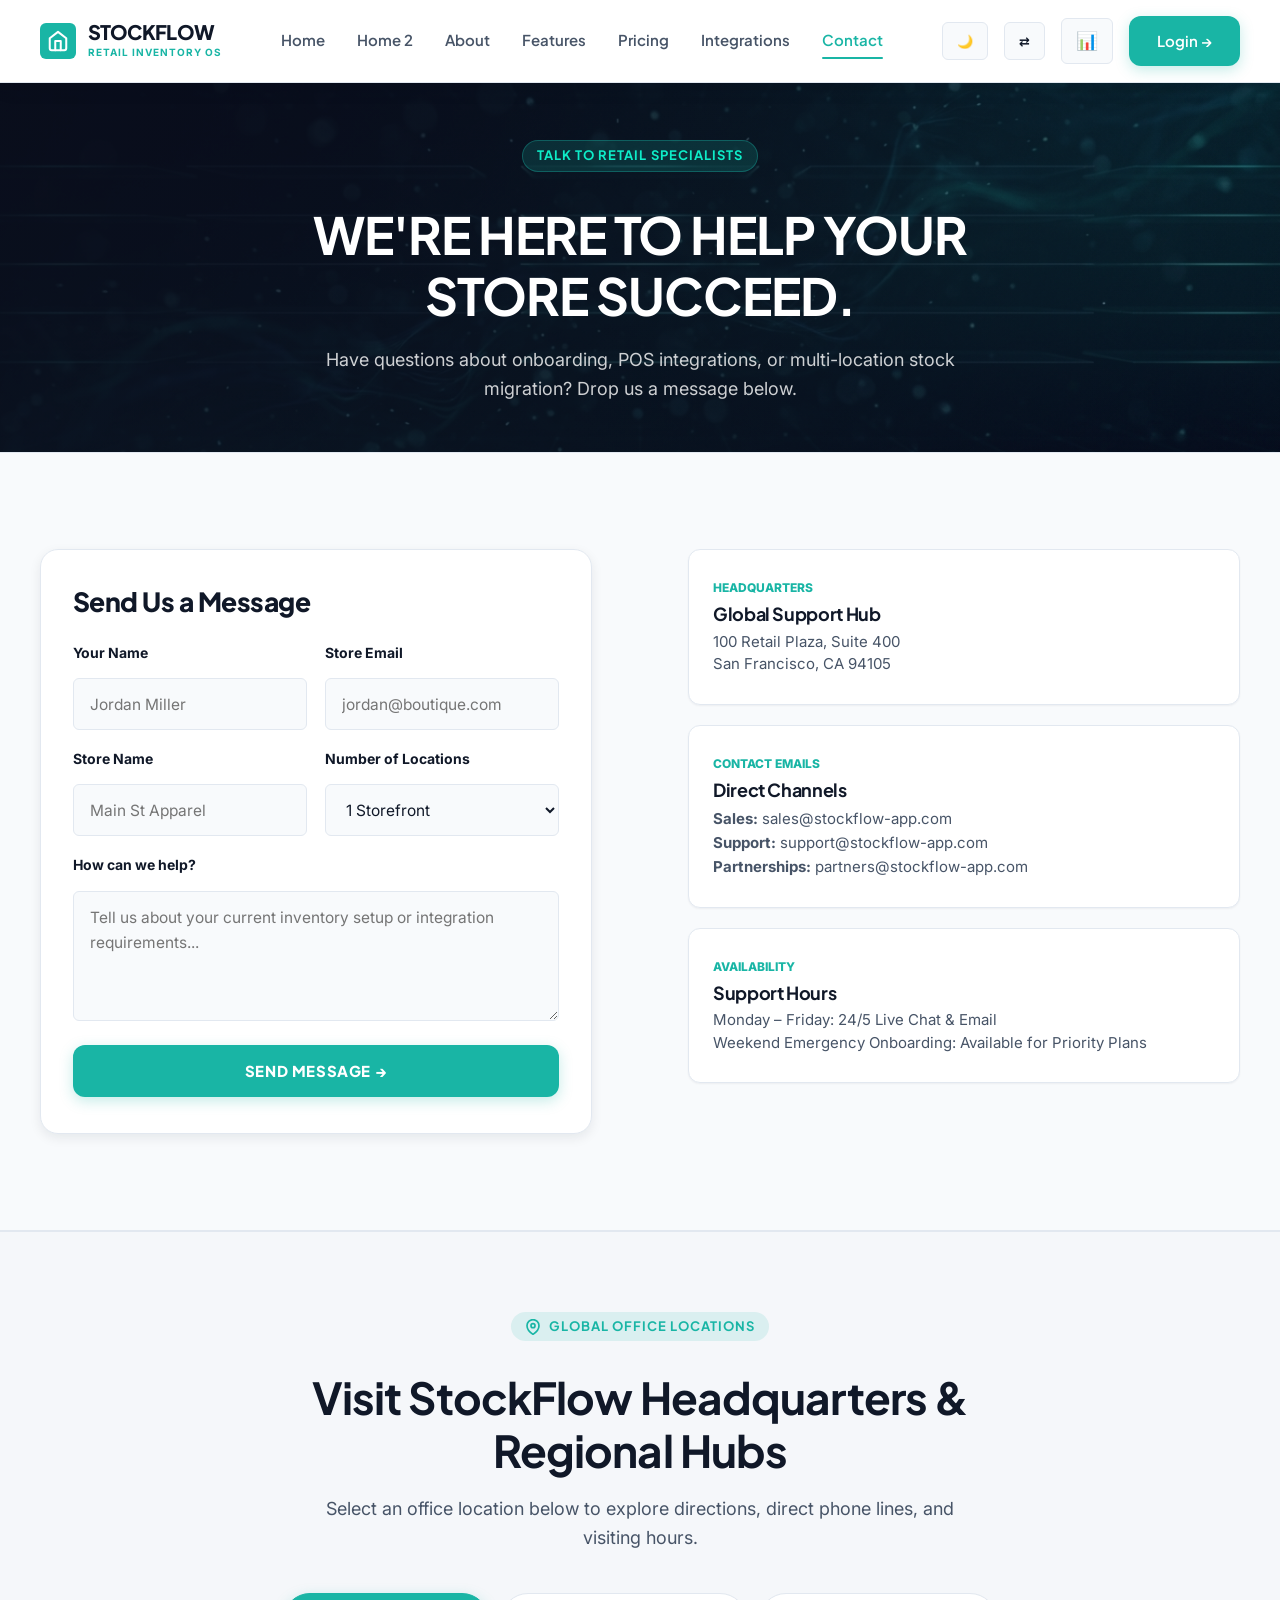
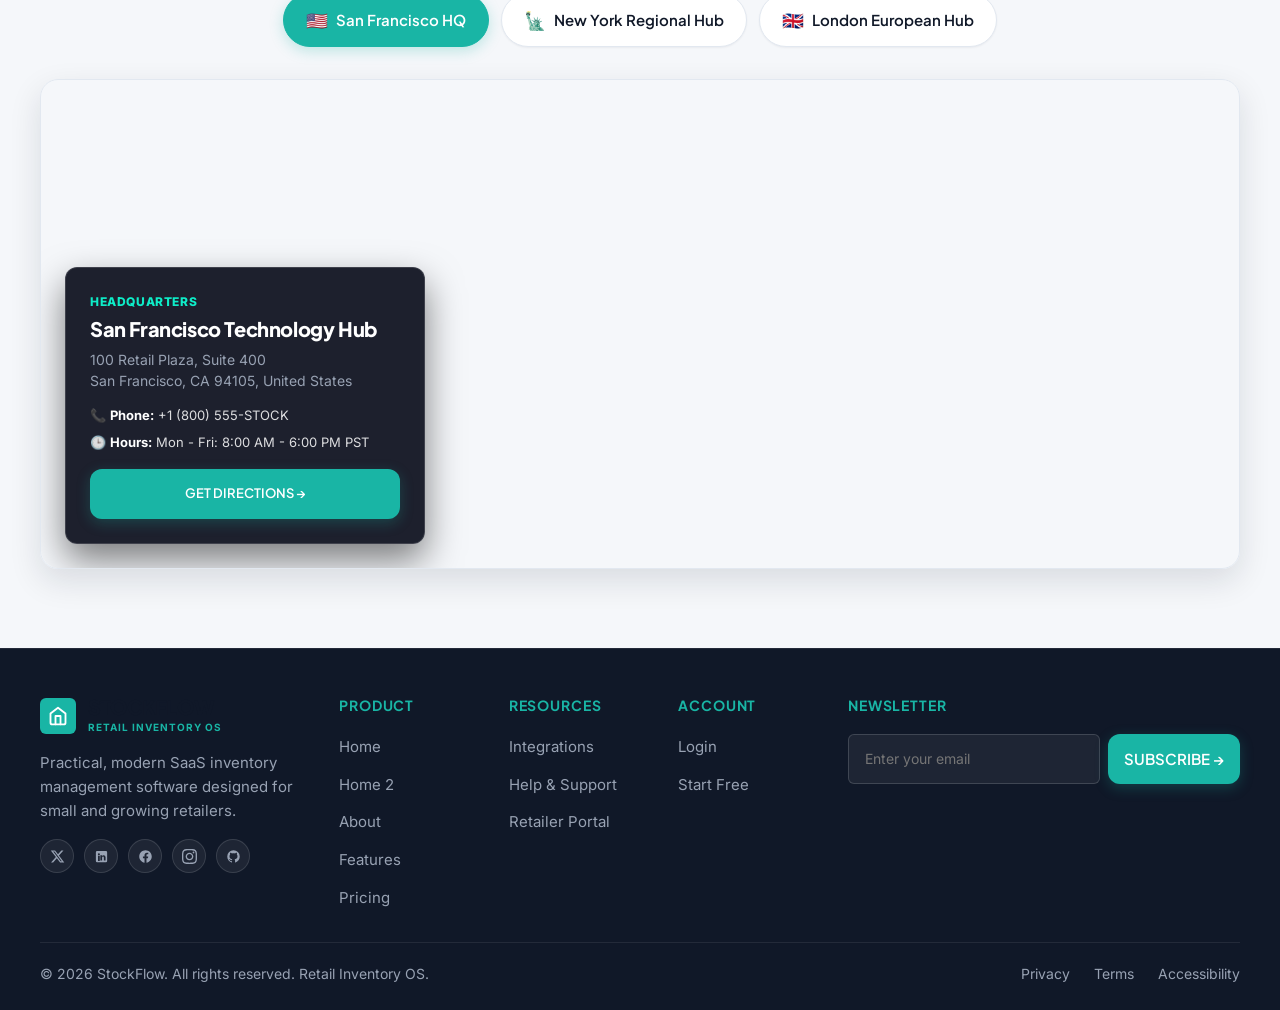
==== contact.html @ 1d2ec128 "Fix line-clamp property compatibility and update site assets" ====
<!DOCTYPE html>
<html lang="en" data-theme="light" dir="ltr">
<head>
  <meta charset="UTF-8">
  <meta name="viewport" content="width=device-width, initial-scale=1.0">
  <title>Contact Us | StockFlow Retail Inventory OS</title>
  <meta name="description" content="Get in touch with StockFlow retail specialists for product demos, onboarding questions, sales inquiries, or custom multi-store deployment.">
  <link rel="icon" type="image/svg+xml" href="assets/images/favicon.svg">
  <script>
    (function() {
      function safeGet(key, def) {
        try { return localStorage.getItem(key) || def; } catch(e) { return def; }
      }
      function safeSet(key, val) {
        try { localStorage.setItem(key, val); } catch(e) {}
      }
      window.applyTheme = function(theme) {
        document.documentElement.setAttribute('data-theme', theme);
        safeSet('stockflow_theme', theme);
        var btns = document.querySelectorAll('.js-theme-toggle');
        for(var i=0; i<btns.length; i++) {
          btns[i].innerHTML = theme === 'dark' ? '☀️' : '🌙';
        }
      };
      window.toggleTheme = function() {
        var curr = document.documentElement.getAttribute('data-theme') || 'light';
        window.applyTheme(curr === 'dark' ? 'light' : 'dark');
      };
      window.applyRTL = function(dir) {
        document.documentElement.setAttribute('dir', dir);
        safeSet('stockflow_rtl', dir);
        var btns = document.querySelectorAll('.js-rtl-toggle');
        for(var i=0; i<btns.length; i++) {
          btns[i].innerHTML = '⇄';
        }
      };
      window.toggleRTL = function() {
        var curr = document.documentElement.getAttribute('dir') || 'ltr';
        window.applyRTL(curr === 'rtl' ? 'ltr' : 'rtl');
      };
      window.openMobileMenu = function() {
        var mobileMenu = document.getElementById('mobileMenu');
        if (mobileMenu) {
          mobileMenu.classList.add('active');
          document.body.style.overflow = 'hidden';
        }
      };
      window.closeMobileMenu = function() {
        var mobileMenu = document.getElementById('mobileMenu');
        if (mobileMenu) {
          mobileMenu.classList.remove('active');
          document.body.style.overflow = '';
        }
      };
      window.toggleMobileMenu = function() {
        var mobileMenu = document.getElementById('mobileMenu');
        if (mobileMenu) {
          if (mobileMenu.classList.contains('active')) {
            window.closeMobileMenu();
          } else {
            window.openMobileMenu();
          }
        }
      };
      var initTheme = safeGet('stockflow_theme', 'light');
      var initRTL = safeGet('stockflow_rtl', 'ltr');
      document.documentElement.setAttribute('data-theme', initTheme);
      document.documentElement.setAttribute('dir', initRTL);
    })();
  </script>
  <link rel="stylesheet" href="assets/css/style.css">
</head>
<body>

  <!-- NAVBAR -->
  <header class="navbar">
    <div class="container nav-container">
      <a href="index.html" class="brand-logo" id="navLogo">
        <div class="brand-icon">
          <svg width="22" height="22" viewBox="0 0 24 24" fill="none" stroke="currentColor" stroke-width="2.2" stroke-linecap="round" stroke-linejoin="round">
            <path d="M3 9l9-7 9 7v11a2 2 0 0 1-2 2H5a2 2 0 0 1-2-2z"/>
            <polyline points="9 22 9 12 15 12 15 22"/>
          </svg>
        </div>
        <div class="brand-text">
          <span class="brand-name">STOCKFLOW</span>
          <span class="brand-desc">RETAIL INVENTORY OS</span>
        </div>
      </a>

      <nav>
        <ul class="nav-links">
          <li><a href="index.html" class="nav-link">Home</a></li>
          <li><a href="home-2.html" class="nav-link">Home 2</a></li>
          <li><a href="about.html" class="nav-link">About</a></li>
          <li><a href="features.html" class="nav-link">Features</a></li>
          <li><a href="pricing.html" class="nav-link">Pricing</a></li>
          <li><a href="integrations.html" class="nav-link">Integrations</a></li>
          <li><a href="contact.html" class="nav-link active">Contact</a></li>
        </ul>
      </nav>

      <div class="nav-actions">
        <button class="control-btn js-theme-toggle" id="desktopThemeBtn" title="Toggle Theme" onclick="toggleTheme()">🌙</button>
        <button class="control-btn js-rtl-toggle" id="desktopRTLBtn" title="Toggle RTL" onclick="toggleRTL()">⇄</button>
        <a href="dashboard.html" class="control-btn" title="Dashboard" style="font-size:1.1rem;">📊</a>
        <a href="login.html" class="btn btn-primary">Login →</a>
      </div>

      <button class="hamburger-btn" id="hamburgerBtn" aria-label="Toggle Navigation" onclick="openMobileMenu()">
        <svg width="24" height="24" fill="none" stroke="currentColor" stroke-width="2"><line x1="3" y1="6" x2="21" y2="6"/><line x1="3" y1="12" x2="21" y2="12"/><line x1="3" y1="18" x2="21" y2="18"/></svg>
      </button>
    </div>
  </header>

  <!-- Mobile Drawer -->
  <div class="mobile-menu" id="mobileMenu">
    <div class="mobile-overlay" onclick="closeMobileMenu()"></div>
    <div class="mobile-drawer">
      <div>
        <div class="mobile-drawer-header">
          <div class="brand-logo">
            <div class="brand-icon">
              <svg width="20" height="20" viewBox="0 0 24 24" fill="none" stroke="currentColor" stroke-width="2.2" stroke-linecap="round" stroke-linejoin="round">
                <path d="M3 9l9-7 9 7v11a2 2 0 0 1-2 2H5a2 2 0 0 1-2-2z"/>
                <polyline points="9 22 9 12 15 12 15 22"/>
              </svg>
            </div>
            <div class="brand-text">
              <span class="brand-name">STOCKFLOW</span>
              <span class="brand-desc">RETAIL INVENTORY OS</span>
            </div>
          </div>
          <button type="button" class="mobile-close-btn" id="closeMenuBtn" onclick="closeMobileMenu()">&times;</button>
        </div>
        <ul class="mobile-nav-links">
          <li><a href="index.html" class="mobile-nav-link">Home</a></li>
          <li><a href="home-2.html" class="mobile-nav-link">Home 2</a></li>
          <li><a href="about.html" class="mobile-nav-link">About</a></li>
          <li><a href="features.html" class="mobile-nav-link">Features</a></li>
          <li><a href="pricing.html" class="mobile-nav-link">Pricing</a></li>
          <li><a href="integrations.html" class="mobile-nav-link">Integrations</a></li>
          <li><a href="contact.html" class="mobile-nav-link active">Contact</a></li>
        </ul>
      </div>
      <div>
        <div class="mobile-controls">
          <div class="mobile-controls-row">
            <button class="control-btn js-theme-toggle" style="flex:1;" title="Toggle Theme" onclick="toggleTheme()">🌙</button>
            <button class="control-btn js-rtl-toggle" style="flex:1;" title="Toggle RTL" onclick="toggleRTL()">⇄</button>
            <a href="dashboard.html" class="control-btn" style="flex:1; text-align:center; font-size:1.1rem;" title="Dashboard">📊</a>
          </div>
          <a href="login.html" class="btn btn-primary" style="width: 100%;">Login →</a>
        </div>
      </div>
    </div>
  </div>

  <!-- ==========================================================================
       SECTION 01 — COMPACT INNER HERO WITH BG IMAGE
       ========================================================================== -->
  <section class="section" style="
    background-image: url('assets/img/hero-bg.jpg');
    background-size: cover;
    background-position: center;
    background-repeat: no-repeat;
    position: relative;
    padding-block: 64px 48px;
    overflow: hidden;
  ">
    <div style="
      position: absolute; inset: 0; z-index: 0;
      background:
        linear-gradient(105deg, rgba(10,14,28,0.92) 0%, rgba(10,14,28,0.75) 60%, rgba(10,14,28,0.45) 100%),
        radial-gradient(ellipse 70% 90% at 75% 50%, rgba(25,181,165,0.15) 0%, transparent 70%);
    "></div>

    <div class="container text-center" style="position: relative; z-index: 1; display: flex; flex-direction: column; align-items: center; text-align: center;">
      <span class="eyebrow" style="background: rgba(25,181,165,0.18); border: 1px solid rgba(25,181,165,0.35); color: #0EEDC8; margin-inline: auto;">TALK TO RETAIL SPECIALISTS</span>
      <h1 class="section-title" style="color: #FFFFFF; font-size: clamp(2.25rem, 4vw, 3.25rem); max-width: 800px; margin-inline: auto; margin-block: 16px 20px; text-align: center;">
        WE'RE HERE TO HELP YOUR STORE SUCCEED.
      </h1>
      <p class="section-desc" style="color: rgba(255,255,255,0.80); max-width: 640px; margin-inline: auto; text-align: center;">
        Have questions about onboarding, POS integrations, or multi-location stock migration? Drop us a message below.
      </p>
    </div>
  </section>

  <!-- ==========================================================================
       SECTION 02 — CONTACT FORM & INFO SPLIT
       ========================================================================== -->
  <section class="section" style="background: var(--bg-surface-elevated); border-block: 1px solid var(--border-color);">
    <div class="container">
      <div class="split-grid" style="align-items: start;">
        <!-- Contact Form Card -->
        <div class="contact-form-card reveal reveal-left">
          <h3>Send Us a Message</h3>
          
          <form id="contactForm" onsubmit="event.preventDefault(); alert('Thank you! A StockFlow retail specialist will reach out within 2 business hours.'); this.reset();">
            <div class="contact-form-row">
              <div class="form-group">
                <label class="form-label">Your Name</label>
                <input type="text" required placeholder="Jordan Miller" class="form-input">
              </div>
              <div class="form-group">
                <label class="form-label">Store Email</label>
                <input type="email" required placeholder="jordan@boutique.com" class="form-input">
              </div>
            </div>

            <div class="contact-form-row">
              <div class="form-group">
                <label class="form-label">Store Name</label>
                <input type="text" required placeholder="Main St Apparel" class="form-input">
              </div>
              <div class="form-group">
                <label class="form-label">Number of Locations</label>
                <select class="form-input">
                  <option>1 Storefront</option>
                  <option>2 - 5 Locations</option>
                  <option>6 - 15 Locations</option>
                  <option>15+ Warehouse Hubs</option>
                </select>
              </div>
            </div>

            <div class="form-group full-width">
              <label class="form-label">How can we help?</label>
              <textarea rows="4" required placeholder="Tell us about your current inventory setup or integration requirements..." class="form-input"></textarea>
            </div>

            <button type="submit" class="btn btn-primary submit-btn">SEND MESSAGE →</button>
          </form>
        </div>


        <!-- Contact Direct Info -->
        <div class="contact-info-list reveal reveal-right">
          <div class="contact-info-card">
            <div style="font-size: 0.75rem; font-weight: 800; color: var(--brand-teal); margin-bottom: 6px; text-transform: uppercase;">HEADQUARTERS</div>
            <h4 style="font-size: 1.125rem; margin-bottom: 6px;">Global Support Hub</h4>
            <p style="font-size: 0.9375rem; color: var(--text-secondary); line-height: 1.5;">
              100 Retail Plaza, Suite 400<br>San Francisco, CA 94105
            </p>
          </div>

          <div class="contact-info-card">
            <div style="font-size: 0.75rem; font-weight: 800; color: var(--brand-teal); margin-bottom: 6px; text-transform: uppercase;">CONTACT EMAILS</div>
            <h4 style="font-size: 1.125rem; margin-bottom: 6px;">Direct Channels</h4>
            <p style="font-size: 0.9375rem; color: var(--text-secondary); line-height: 1.6;">
              <strong>Sales:</strong> sales@stockflow-app.com<br>
              <strong>Support:</strong> support@stockflow-app.com<br>
              <strong>Partnerships:</strong> partners@stockflow-app.com
            </p>
          </div>

          <div class="contact-info-card">
            <div style="font-size: 0.75rem; font-weight: 800; color: var(--brand-teal); margin-bottom: 6px; text-transform: uppercase;">AVAILABILITY</div>
            <h4 style="font-size: 1.125rem; margin-bottom: 6px;">Support Hours</h4>
            <p style="font-size: 0.9375rem; color: var(--text-secondary); line-height: 1.5;">
              Monday – Friday: 24/5 Live Chat & Email<br>
              Weekend Emergency Onboarding: Available for Priority Plans
            </p>
          </div>
        </div>

      </div>
    </div>
  </section>

  <!-- ==========================================================================
       SECTION 03 — GOOGLE MAP & GLOBAL OFFICE LOCATIONS
       ========================================================================== -->
  <section class="section" style="background: var(--bg-main); padding-block: 80px; border-top: 1px solid var(--border-color);">
    <div class="container">
      
      <!-- Section Header -->
      <div class="section-header text-center" style="margin-bottom: 40px;">
        <span class="eyebrow" style="background: var(--teal-light); color: var(--brand-teal); margin-inline: auto;">
          <svg width="16" height="16" viewBox="0 0 24 24" fill="none" stroke="currentColor" stroke-width="2.5"><path d="M21 10c0 7-9 13-9 13s-9-6-9-13a9 9 0 0 1 18 0z"/><circle cx="12" cy="10" r="3"/></svg>
          GLOBAL OFFICE LOCATIONS
        </span>
        <h2 class="section-title" style="font-size: clamp(2rem, 3.5vw, 2.75rem); margin-block: 14px 18px;">
          Visit StockFlow Headquarters & Regional Hubs
        </h2>
        <p class="section-desc" style="max-width: 640px; margin-inline: auto;">
          Select an office location below to explore directions, direct phone lines, and visiting hours.
        </p>
      </div>

      <!-- Office Location Selector Buttons -->
      <div style="display: flex; justify-content: center; gap: 12px; flex-wrap: wrap; margin-bottom: 32px;">
        <button class="map-location-btn active" data-location="sf">
          <span style="font-size:1.1rem;">🇺🇸</span> San Francisco HQ
        </button>
        <button class="map-location-btn" data-location="ny">
          <span style="font-size:1.1rem;">🗽</span> New York Regional Hub
        </button>
        <button class="map-location-btn" data-location="london">
          <span style="font-size:1.1rem;">🇬🇧</span> London European Hub
        </button>
      </div>

      <!-- Map Container Frame -->
      <div class="map-wrapper reveal">
        <iframe
          id="googleMapFrame"
          src="https://www.google.com/maps/embed?pb=!1m18!1m12!1m3!1d3151.835434509374!2d-122.40139882357672!3d37.79155987198275!2m3!1f0!2f0!3f0!3m2!1i1024!2i768!4f13.1!3m3!1m2!1s0x8085806305a415a7%3A0xa59f714757c9172!2sMarket%20St%2C%20San%20Francisco%2C%20CA!5e0!3m2!1sen!2sus!4v1700000000000!5m2!1sen!2sus"
          width="100%"
          height="480"
          style="border:0;"
          allowfullscreen=""
          loading="lazy"
          referrerpolicy="no-referrer-when-downgrade"
          title="StockFlow Office Location Map"
        ></iframe>

        <!-- Glassmorphic Info Card Overlay -->
        <div class="map-info-card" id="mapInfoCard">
          <div style="font-size: 0.75rem; color: #0EEDC8; font-weight: 800; letter-spacing: 0.05em; text-transform: uppercase; margin-bottom: 6px;">
            HEADQUARTERS
          </div>
          <h3 id="mapLocationTitle" style="font-size: 1.25rem; font-weight: 800; color: #FFF; margin-bottom: 8px;">
            San Francisco Technology Hub
          </h3>
          <p id="mapLocationAddress" style="font-size: 0.875rem; color: #98A2B3; line-height: 1.5; margin-bottom: 14px;">
            100 Retail Plaza, Suite 400<br>San Francisco, CA 94105, United States
          </p>
          <div style="display: flex; flex-direction: column; gap: 6px; font-size: 0.8125rem; color: rgba(255,255,255,0.85); margin-bottom: 16px;">
            <div>📞 <strong style="color:#FFF;">Phone:</strong> <span id="mapLocationPhone">+1 (800) 555-STOCK</span></div>
            <div>🕒 <strong style="color:#FFF;">Hours:</strong> <span id="mapLocationHours">Mon - Fri: 8:00 AM - 6:00 PM PST</span></div>
          </div>
          <a id="mapDirLink" href="https://maps.google.com/?q=Market+St,+San+Francisco,+CA" target="_blank" class="btn btn-primary" style="width: 100%; justify-content: center; padding: 10px; font-size: 0.8125rem;">
            GET DIRECTIONS →
          </a>
        </div>

      </div>

    </div>
  </section>

  <!-- FOOTER -->
  <footer class="footer">
    <div class="container">
      <div class="footer-grid">
        <div class="footer-brand">
          <div class="brand-logo">
            <div class="brand-icon">
              <svg width="20" height="20" viewBox="0 0 24 24" fill="none" stroke="currentColor" stroke-width="2.2" stroke-linecap="round" stroke-linejoin="round">
                <path d="M3 9l9-7 9 7v11a2 2 0 0 1-2 2H5a2 2 0 0 1-2-2z"/>
                <polyline points="9 22 9 12 15 12 15 22"/>
              </svg>
            </div>
            <div class="brand-text">
              <span class="brand-name">STOCKFLOW</span>
              <span class="brand-desc">RETAIL INVENTORY OS</span>
            </div>
          </div>
          <p>Practical, modern SaaS inventory management software designed for small and growing retailers.</p>
          <div class="footer-social-links">
            <a href="#" class="footer-social-icon" aria-label="X (formerly Twitter)" title="X (Twitter)">
              <svg width="15" height="15" viewBox="0 0 24 24" fill="currentColor"><path d="M18.244 2.25h3.308l-7.227 8.26 8.502 11.24H16.17l-5.214-6.817L4.99 21.75H1.68l7.73-8.835L1.254 2.25H8.08l4.713 6.231zm-1.161 17.52h1.833L7.084 4.126H5.117z"/></svg>
            </a>
            <a href="#" class="footer-social-icon" aria-label="LinkedIn" title="LinkedIn">
              <svg width="15" height="15" viewBox="0 0 24 24" fill="currentColor"><path d="M19 3a2 2 0 0 1 2 2v14a2 2 0 0 1-2 2H5a2 2 0 0 1-2-2V5a2 2 0 0 1 2-2h14m-.5 15.5v-5.3a3.26 3.26 0 0 0-3.26-3.26c-.85 0-1.84.52-2.28 1.3v-1.11h-2.79v8.37h2.79v-4.93c0-.77.62-1.4 1.39-1.4a1.4 1.4 0 0 1 1.4 1.4v4.93h2.75M6.46 10.9v8.37H9.25V10.9H6.46M7.86 6.74a1.62 1.62 0 1 0 0 3.24 1.62 1.62 0 0 0 0-3.24z"/></svg>
            </a>
            <a href="#" class="footer-social-icon" aria-label="Facebook" title="Facebook">
              <svg width="15" height="15" viewBox="0 0 24 24" fill="currentColor"><path d="M22 12c0-5.52-4.48-10-10-10S2 6.48 2 12c0 4.99 3.66 9.12 8.44 9.88v-6.99H7.9v-2.89h2.54V9.8c0-2.51 1.49-3.89 3.78-3.89 1.09 0 2.23.19 2.23.19v2.47h-1.26c-1.24 0-1.63.77-1.63 1.56v1.88h2.78l-.45 2.89h-2.33v6.99C18.34 21.12 22 16.99 22 12z"/></svg>
            </a>
            <a href="#" class="footer-social-icon" aria-label="Instagram" title="Instagram">
              <svg width="15" height="15" viewBox="0 0 24 24" fill="currentColor"><path d="M12 2.163c3.204 0 3.584.012 4.85.07 3.252.148 4.771 1.691 4.919 4.919.058 1.265.069 1.645.069 4.849 0 3.205-.012 3.584-.069 4.849-.149 3.225-1.664 4.771-4.919 4.919-1.266.058-1.644.07-4.85.07-3.204 0-3.584-.012-4.849-.07-3.26-.149-4.771-1.699-4.919-4.92-.058-1.265-.07-1.644-.07-4.849 0-3.204.013-3.583.07-4.849.149-3.227 1.664-4.771 4.919-4.919 1.266-.057 1.645-.069 4.849-.069zm0-2.163c-3.259 0-3.667.014-4.947.072-4.358.2-6.78 2.618-6.98 6.98-.059 1.281-.073 1.689-.073 4.948 0 3.259.014 3.668.072 4.948.2 4.358 2.618 6.78 6.98 6.98 1.281.058 1.689.072 4.948.072 3.259 0 3.668-.014 4.948-.072 4.354-.2 6.782-2.618 6.979-6.98.059-1.28.073-1.689.073-4.948 0-3.259-.014-3.667-.072-4.947-.196-4.354-2.617-6.78-6.979-6.98-1.281-.059-1.69-.073-4.949-.073zm0 5.838c-3.403 0-6.162 2.759-6.162 6.162s2.759 6.163 6.162 6.163 6.162-2.759 6.162-6.163c0-3.403-2.759-6.162-6.162-6.162zm0 10.162c-2.209 0-4-1.79-4-4 0-2.209 1.791-4 4-4s4 1.791 4 4c0 2.21-1.791 4-4 4zm6.406-11.845c-.796 0-1.441.645-1.441 1.44s.645 1.44 1.441 1.44c.795 0 1.439-.645 1.439-1.44s-.644-1.44-1.439-1.44z"/></svg>
            </a>
            <a href="#" class="footer-social-icon" aria-label="GitHub" title="GitHub">
              <svg width="15" height="15" viewBox="0 0 24 24" fill="currentColor"><path d="M12 2A10 10 0 0 0 2 12c0 4.42 2.87 8.17 6.84 9.5.5.08.66-.23.66-.5v-1.69c-2.77.6-3.36-1.34-3.36-1.34-.46-1.16-1.11-1.47-1.11-1.47-.91-.62.07-.6.07-.6 1 .07 1.53 1.03 1.53 1.03.87 1.52 2.34 1.07 2.91.83.1-.65.35-1.09.63-1.34-2.22-.25-4.55-1.11-4.55-4.92 0-1.11.38-2 1.03-2.71-.1-.25-.45-1.29.1-2.64 0 0 .84-.27 2.75 1.02.79-.22 1.65-.33 2.5-.33.85 0 1.71.11 2.5.33 1.91-1.29 2.75-1.02 2.75-1.02.55 1.35.2 2.39.1 2.64.65.71 1.03 1.6 1.03 2.71 0 3.82-2.34 4.66-4.57 4.91.36.31.69.92.69 1.85V21c0 .27.16.59.67.5C19.14 20.16 22 16.42 22 12A10 10 0 0 0 12 2z"/></svg>
            </a>
          </div>
        </div>

        <div>
          <h4 class="footer-col-title">PRODUCT</h4>
          <ul class="footer-links">
            <li><a href="index.html">Home</a></li>
            <li><a href="home-2.html">Home 2</a></li>
            <li><a href="about.html">About</a></li>
            <li><a href="features.html">Features</a></li>
            <li><a href="pricing.html">Pricing</a></li>
          </ul>
        </div>

        <div>
          <h4 class="footer-col-title">RESOURCES</h4>
          <ul class="footer-links">
            <li><a href="integrations.html">Integrations</a></li>
            <li><a href="dashboard.html#help">Help & Support</a></li>
            <li><a href="login.html">Retailer Portal</a></li>
          </ul>
        </div>

        <div>
          <h4 class="footer-col-title">ACCOUNT</h4>
          <ul class="footer-links">
            <li><a href="login.html">Login</a></li>
            <li><a href="pricing.html">Start Free</a></li>
          </ul>
        </div>

        <div>
          <h4 class="footer-col-title">NEWSLETTER</h4>
          <form class="newsletter-form">
            <input type="email" placeholder="Enter your email" class="newsletter-input" required>
            <button type="submit" class="btn btn-primary" style="padding: 10px 16px;">SUBSCRIBE →</button>
          </form>
        </div>
      </div>
      <div class="footer-bottom">
        <div>© 2026 StockFlow. All rights reserved. Retail Inventory OS.</div>
        <div class="footer-bottom-links">
          <a href="#">Privacy</a><a href="#">Terms</a><a href="#">Accessibility</a>
        </div>
      </div>
    </div>
  </footer>

  <!-- BACK TO TOP BUTTON -->
  <button class="back-to-top" id="backToTopBtn" aria-label="Back to top" title="Back to top">
    <svg width="20" height="20" viewBox="0 0 24 24" fill="none" stroke="currentColor" stroke-width="2.5" stroke-linecap="round" stroke-linejoin="round">
      <polyline points="18 15 12 9 6 15"></polyline>
    </svg>
  </button>

  <script src="assets/js/main.js"></script>
</body>
</html>
---- assets/css/style.css ----
/* ==========================================================================
   STOCKFLOW - RETAIL INVENTORY OS
   Public Website Stylesheet
   ========================================================================== */

@import url('https://fonts.googleapis.com/css2?family=Inter:wght@400;500;600;700&family=Plus+Jakarta+Sans:wght@500;600;700;800&display=swap');

html, body {
  overflow-x: hidden;
  max-width: 100vw;
}

/* --- COLOR SYSTEM & DESIGN TOKENS --- */
:root {
  /* Strict 3 Brand Colors */
  --brand-navy: #101828;
  --brand-cloud: #F5F7FA;
  --brand-teal: #19B5A5;

  /* Theme Derivatives - Light Mode Defaults */
  --bg-main: var(--brand-cloud);
  --bg-surface: #FFFFFF;
  --bg-surface-elevated: #F8FAFC;
  --bg-navy-section: var(--brand-navy);
  
  --text-primary: #101828;
  --text-secondary: #475467;
  --text-muted: #667085;
  --text-on-navy: #F5F7FA;
  --text-on-navy-muted: #98A2B3;
  
  --border-color: #E2E8F0;
  --border-dark: #1E293B;

  --teal-hover: #14988A;
  --teal-light: rgba(25, 181, 165, 0.12);
  --teal-glow: rgba(25, 181, 165, 0.25);

  --shadow-sm: 0 1px 2px rgba(16, 24, 40, 0.05);
  --shadow-md: 0 4px 12px rgba(16, 24, 40, 0.08);
  --shadow-lg: 0 12px 32px rgba(16, 24, 40, 0.12);
  --shadow-glow: 0 0 24px var(--teal-glow);

  /* Spacing Tokens */
  --space-xs: 8px;
  --space-sm: 16px;
  --space-md: 24px;
  --space-lg: 40px;
  --space-xl: 64px;
  --space-2xl: 96px;
  --space-3xl: 128px;

  /* Fonts & Radii */
  --font-heading: 'Plus Jakarta Sans', system-ui, -apple-system, sans-serif;
  --font-body: 'Inter', system-ui, -apple-system, sans-serif;
  --radius-sm: 6px;
  --radius-md: 12px;
  --radius-lg: 18px;
  --radius-full: 9999px;

  --transition: all 0.25s cubic-bezier(0.16, 1, 0.3, 1);
}

/* Dark Mode Tokens */
/* Dark Mode Tokens & Overrides */
[data-theme="dark"] {
  --bg-main: #0B0F19;
  --bg-surface: #101828;
  --bg-surface-elevated: #162032;
  --bg-navy-section: #080C14;

  --text-primary: #F5F7FA;
  --text-secondary: #98A2B3;
  --text-muted: #667085;
  --text-on-navy: #F5F7FA;
  --text-on-navy-muted: #98A2B3;

  --border-color: #1E293B;
  --border-dark: #0F172A;

  --shadow-sm: 0 1px 2px rgba(0, 0, 0, 0.3);
  --shadow-md: 0 4px 16px rgba(0, 0, 0, 0.4);
  --shadow-lg: 0 12px 36px rgba(0, 0, 0, 0.5);
}

[data-theme="dark"] body {
  background-color: #0B0F19 !important;
  color: #F5F7FA !important;
}

[data-theme="dark"] .section:not(.hero-section) {
  background-color: #0B0F19 !important;
}

[data-theme="dark"] .card,
[data-theme="dark"] .workflow-detail-box,
[data-theme="dark"] .pricing-card,
[data-theme="dark"] .location-card,
[data-theme="dark"] .integration-card,
[data-theme="dark"] .feature-card,
[data-theme="dark"] .contact-card,
[data-theme="dark"] .mini-stat,
[data-theme="dark"] .problem-visual {
  background-color: #101828 !important;
  border-color: #1E293B !important;
  color: #F5F7FA !important;
}

[data-theme="dark"] h1,
[data-theme="dark"] h2,
[data-theme="dark"] h3,
[data-theme="dark"] h4,
[data-theme="dark"] h5,
[data-theme="dark"] h6,
[data-theme="dark"] .section-title,
[data-theme="dark"] .brand-name {
  color: #FFFFFF !important;
}

[data-theme="dark"] p,
[data-theme="dark"] .section-desc,
[data-theme="dark"] .nav-link {
  color: #98A2B3 !important;
}

[data-theme="dark"] .navbar {
  background-color: rgba(16, 24, 40, 0.95) !important;
  border-bottom-color: #1E293B !important;
}

/* --- COMPREHENSIVE RTL LAYOUT SUPPORT --- */
[dir="rtl"] {
  direction: rtl !important;
  text-align: right !important;
}

[dir="rtl"] body,
[dir="rtl"] html {
  direction: rtl !important;
}

[dir="rtl"] .section-header,
[dir="rtl"] .text-center {
  text-align: center !important;
}

[dir="rtl"] .nav-actions,
[dir="rtl"] .nav-links,
[dir="rtl"] .btn-group,
[dir="rtl"] .split-grid,
[dir="rtl"] .hero-grid,
[dir="rtl"] .footer-grid,
[dir="rtl"] .pricing-grid,
[dir="rtl"] .integrations-grid {
  flex-direction: row-reverse !important;
  direction: rtl !important;
}

[dir="rtl"] .workflow-steps {
  direction: rtl !important;
}

[dir="rtl"] .mobile-drawer {
  right: auto !important;
  left: 0 !important;
  transform: translateX(-100%) !important;
}

[dir="rtl"] .mobile-drawer.active {
  transform: translateX(0) !important;
}

/* --- BASE & RESET --- */
*, *::before, *::after {
  box-sizing: border-box;
  margin: 0;
  padding: 0;
}

html {
  font-size: 16px;
  scroll-behavior: smooth;
  text-size-adjust: 100%;
}

body {
  font-family: var(--font-body);
  background-color: var(--bg-main);
  color: var(--text-primary);
  line-height: 1.6;
  overflow-x: hidden;
  padding-top: 76px;
  -webkit-font-smoothing: antialiased;
  transition: background-color 0.3s ease, color 0.3s ease;
}

body.login-page-wrapper {
  padding-top: 0 !important;
}

h1, h2, h3, h4, h5, h6 {
  font-family: var(--font-heading);
  color: var(--text-primary);
  line-height: 1.2;
  font-weight: 700;
  letter-spacing: -0.02em;
}

p {
  color: var(--text-secondary);
}

a {
  color: inherit;
  text-decoration: none;
  transition: var(--transition);
}

button, input, select, textarea {
  font: inherit;
  color: inherit;
}

button {
  cursor: pointer;
  border: none;
  background: none;
}

img, svg {
  max-width: 100%;
  height: auto;
  display: block;
}

/* --- CONTAINER & ALIGNMENT SYSTEM --- */
.container {
  max-width: 1320px;
  width: calc(100% - 80px);
  margin-inline: auto;
  box-sizing: border-box;
}

@media (max-width: 1024px) {
  .container {
    width: calc(100% - 48px);
  }
}

@media (max-width: 480px) {
  .container {
    width: calc(100% - 36px);
  }
}

@media (max-width: 360px) {
  .container {
    width: calc(100% - 32px);
  }
}

/* Section Wrapper */
.section {
  padding-block: var(--space-2xl);
  position: relative;
}

.section-dark {
  background-color: var(--bg-navy-section);
  color: var(--text-on-navy);
}

.section-dark h1, 
.section-dark h2, 
.section-dark h3, 
.section-dark h4 {
  color: var(--text-on-navy);
}

.section-dark p {
  color: var(--text-on-navy-muted);
}

/* Hero Section with Background Image */
.hero-section {
  min-height: 88vh;
  display: flex;
  flex-direction: column;
  justify-content: center;
  padding-top: 80px;
}

.hero-section .container.hero-split {
  padding-block: var(--space-xl);
}

@media (max-width: 991px) {
  .hero-section {
    min-height: 0;
    padding-top: 100px !important;
  }
}

@media (max-width: 480px) {
  .hero-section {
    padding-top: 110px !important;
  }
  .hero-section .container.hero-split {
    padding-top: 16px !important;
    padding-bottom: 32px !important;
  }
}


/* Header Badge / Eyebrow */
.eyebrow {
  display: inline-flex;
  align-items: center;
  justify-content: center;
  text-align: center;
  margin-inline: auto;
  gap: var(--space-xs);
  font-family: var(--font-heading);
  font-size: 0.8125rem;
  font-weight: 700;
  letter-spacing: 0.08em;
  text-transform: uppercase;
  color: var(--brand-teal);
  background: var(--teal-light);
  padding: 6px 14px;
  border-radius: var(--radius-full);
  margin-bottom: var(--space-sm);
  max-width: 100%;
  white-space: normal;
  word-break: break-word;
  line-height: 1.35;
}

.eyebrow-on-dark {
  background: rgba(25, 181, 165, 0.15);
  border: 1px solid rgba(25, 181, 165, 0.3);
}

/* Section Header Component */
.section-header {
  max-width: 680px;
  margin-bottom: var(--space-xl);
}

.section-header.text-center {
  margin-inline: auto;
  text-align: center;
}

.section-title {
  font-size: clamp(2rem, 4vw, 2.75rem);
  margin-bottom: var(--space-sm);
}

.section-desc {
  font-size: 1.125rem;
  line-height: 1.6;
}

/* --- BUTTONS & CTAs --- */
.btn {
  display: inline-flex;
  align-items: center;
  justify-content: center;
  gap: 10px;
  padding: 14px 28px;
  min-height: 50px;
  box-sizing: border-box;
  font-family: var(--font-heading);
  font-weight: 600;
  font-size: 0.9375rem;
  line-height: 1.2;
  border-radius: var(--radius-md);
  transition: var(--transition);
  white-space: nowrap;
  cursor: pointer;
}

.btn-primary {
  background-color: var(--brand-teal);
  color: #FFFFFF;
  box-shadow: 0 4px 14px var(--teal-glow);
}

.btn-primary:hover {
  background-color: var(--teal-hover);
  transform: translateY(-2px);
  box-shadow: 0 6px 20px var(--teal-glow);
}

.btn-secondary {
  background-color: var(--bg-surface);
  color: var(--text-primary);
  border: 1px solid var(--border-color);
}

.btn-secondary:hover {
  border-color: var(--brand-teal);
  color: var(--brand-teal);
  transform: translateY(-2px);
}

.btn-navy-secondary {
  background-color: rgba(255, 255, 255, 0.08);
  color: var(--text-on-navy);
  border: 1px solid rgba(255, 255, 255, 0.15);
}

.btn-navy-secondary:hover {
  background-color: rgba(255, 255, 255, 0.15);
  border-color: var(--brand-teal);
}

.btn-group {
  display: flex;
  align-items: center;
  gap: var(--space-sm);
  flex-wrap: wrap;
}

/* --- NAVBAR --- */
.navbar {
  position: fixed;
  top: 0;
  left: 0;
  right: 0;
  width: 100%;
  z-index: 1000;
  background-color: var(--bg-surface);
  backdrop-filter: blur(16px);
  -webkit-backdrop-filter: blur(16px);
  border-bottom: 1px solid var(--border-color);
  padding-block: 16px;
  transition: var(--transition);
  box-shadow: 0 4px 20px rgba(10, 15, 26, 0.08);
}

.nav-container {
  display: flex;
  align-items: center;
  justify-content: space-between;
}

/* Logo */
.brand-logo {
  display: flex;
  align-items: center;
  gap: 12px;
  color: var(--text-primary);
}

.brand-icon {
  width: 36px;
  height: 36px;
  background: var(--brand-teal);
  border-radius: var(--radius-sm);
  display: flex;
  align-items: center;
  justify-content: center;
  color: #FFFFFF;
}

.brand-text {
  display: flex;
  flex-direction: column;
}

.brand-name {
  font-family: var(--font-heading);
  font-size: 1.25rem;
  font-weight: 800;
  letter-spacing: -0.03em;
  color: var(--text-primary);
  line-height: 1;
}

.brand-desc {
  font-size: 0.625rem;
  font-weight: 700;
  letter-spacing: 0.1em;
  color: var(--brand-teal);
  margin-top: 2px;
  text-transform: uppercase;
}

/* Nav Menu Desktop */
.nav-links {
  display: flex;
  align-items: center;
  gap: 32px;
  list-style: none;
}

.nav-link {
  font-family: var(--font-heading);
  font-size: 0.9375rem;
  font-weight: 600;
  color: var(--text-secondary);
  padding: 6px 0;
  position: relative;
}

.nav-link:hover, .nav-link.active {
  color: var(--brand-teal);
}

.nav-link.active::after {
  content: '';
  position: absolute;
  bottom: -4px;
  inset-inline: 0;
  height: 2px;
  background-color: var(--brand-teal);
  border-radius: 2px;
}

/* Nav Actions Desktop */
.nav-actions {
  display: flex;
  align-items: center;
  gap: 16px;
}

.control-btn {
  display: inline-flex;
  align-items: center;
  gap: 6px;
  padding: 8px 14px;
  font-size: 0.8125rem;
  font-weight: 600;
  color: var(--text-primary);
  background: var(--bg-surface-elevated);
  border: 1px solid var(--border-color);
  border-radius: var(--radius-sm);
  transition: var(--transition);
  cursor: pointer;
}

.control-btn:hover {
  border-color: var(--brand-teal);
  color: var(--brand-teal);
  box-shadow: 0 2px 8px var(--teal-light);
}

.hamburger-btn {
  display: none;
  color: var(--text-primary);
  padding: 8px;
  font-size: 1.5rem;
  cursor: pointer;
}

/* Mobile Nav Drawer */
.mobile-menu {
  position: fixed;
  inset: 0;
  z-index: 9999;
  visibility: hidden;
  opacity: 0;
  pointer-events: none;
  transition: opacity 0.3s ease, visibility 0.3s ease;
}

.mobile-menu.active {
  visibility: visible !important;
  opacity: 1 !important;
  pointer-events: auto !important;
}

.mobile-overlay {
  position: absolute;
  inset: 0;
  background: rgba(10, 15, 26, 0.75);
  backdrop-filter: blur(4px);
  -webkit-backdrop-filter: blur(4px);
  cursor: pointer;
}

.mobile-drawer {
  position: absolute;
  top: 0;
  bottom: 0;
  right: 0;
  width: 320px;
  max-width: 85vw;
  height: 100%;
  background-color: var(--brand-navy);
  border-left: 1px solid rgba(255, 255, 255, 0.1);
  padding: 24px;
  display: flex;
  flex-direction: column;
  justify-content: space-between;
  transform: translateX(100%);
  transition: transform 0.3s cubic-bezier(0.16, 1, 0.3, 1);
  overflow-y: auto;
  z-index: 2;
  box-shadow: -10px 0 30px rgba(0, 0, 0, 0.5);
}

[dir="rtl"] .mobile-drawer {
  right: auto;
  left: 0;
  border-left: none;
  border-right: 1px solid rgba(255, 255, 255, 0.1);
  transform: translateX(-100%);
  box-shadow: 10px 0 30px rgba(0, 0, 0, 0.5);
}

.mobile-menu.active .mobile-drawer {
  transform: translateX(0) !important;
}

.mobile-drawer-header {
  display: flex;
  align-items: center;
  justify-content: space-between;
  padding-bottom: 20px;
  border-bottom: 1px solid rgba(255, 255, 255, 0.1);
}

.mobile-close-btn {
  background: transparent;
  border: none;
  color: #FFFFFF;
  font-size: 1.75rem;
  padding: 8px;
  cursor: pointer;
  display: flex;
  align-items: center;
  justify-content: center;
  line-height: 1;
  transition: color 0.2s ease, transform 0.2s ease;
  z-index: 5;
}

.mobile-close-btn:hover {
  color: var(--brand-teal);
  transform: scale(1.15);
}

.mobile-nav-links {
  list-style: none;
  display: flex;
  flex-direction: column;
  gap: 16px;
  padding-block: 24px;
}

.mobile-nav-link {
  font-family: var(--font-heading);
  font-size: 1.125rem;
  font-weight: 600;
  color: #F5F7FA;
  display: block;
}

.mobile-nav-link.active, .mobile-nav-link:hover {
  color: var(--brand-teal);
}

.mobile-controls {
  padding-block: 20px;
  border-top: 1px solid rgba(255, 255, 255, 0.1);
  display: flex;
  flex-direction: column;
  gap: 12px;
}

.mobile-controls-row {
  display: flex;
  align-items: center;
  gap: 12px;
}

/* --- FOOTER --- */
.footer {
  background-color: var(--brand-navy);
  color: var(--text-on-navy);
  padding-top: 48px;
  padding-bottom: 24px;
  border-top: 1px solid rgba(255, 255, 255, 0.08);
}

.footer-grid {
  display: grid;
  grid-template-columns: 2fr repeat(3, 1fr) 2fr;
  gap: var(--space-lg);
  margin-bottom: 32px;
}

.footer-brand p {
  color: var(--text-on-navy-muted);
  margin-top: 16px;
  font-size: 0.9375rem;
  max-width: 280px;
}

.footer-col-title {
  font-family: var(--font-heading);
  font-size: 0.875rem;
  font-weight: 700;
  letter-spacing: 0.06em;
  text-transform: uppercase;
  color: var(--brand-teal);
  margin-bottom: 20px;
}

.footer-links {
  list-style: none;
  display: flex;
  flex-direction: column;
  gap: 12px;
}

.footer-links a {
  color: var(--text-on-navy-muted);
  font-size: 0.9375rem;
}

.footer-links a:hover {
  color: var(--brand-teal);
}

.newsletter-form {
  display: flex;
  gap: 8px;
  margin-top: 16px;
}

.newsletter-input {
  flex: 1;
  background: rgba(255, 255, 255, 0.06);
  border: 1px solid rgba(255, 255, 255, 0.15);
  padding: 12px 16px;
  border-radius: var(--radius-sm);
  color: #FFFFFF;
  font-size: 0.875rem;
}

.newsletter-input:focus {
  outline: none;
  border-color: var(--brand-teal);
}

.footer-bottom {
  padding-top: 20px;
  border-top: 1px solid rgba(255, 255, 255, 0.08);
  display: flex;
  align-items: center;
  justify-content: space-between;
  color: var(--text-on-navy-muted);
  font-size: 0.875rem;
}

.footer-bottom-links {
  display: flex;
  gap: 24px;
}

.footer-bottom-links a:hover {
  color: var(--brand-teal);
}

.footer-social-links {
  display: flex;
  align-items: center;
  gap: 10px;
  margin-top: 16px;
}

.footer-social-icon {
  width: 34px;
  height: 34px;
  border-radius: 50%;
  background: rgba(255, 255, 255, 0.06);
  border: 1px solid rgba(255, 255, 255, 0.12);
  color: var(--text-on-navy-muted);
  display: flex;
  align-items: center;
  justify-content: center;
  transition: all 0.25s ease;
  text-decoration: none;
}

.footer-social-icon:hover {
  background: var(--brand-teal);
  border-color: var(--brand-teal);
  color: #FFFFFF;
  transform: translateY(-2px);
  box-shadow: 0 4px 12px rgba(25, 181, 165, 0.35);
}

/* ==========================================================================
   PAGE SPECIFIC SECTION STYLES
   ========================================================================== */

/* --- HERO (INDEX HOME 01) --- */
.hero-split {
  display: grid;
  grid-template-columns: 1fr 1fr;
  gap: var(--space-xl);
  align-items: center;
}

.hero-content {
  max-width: 580px;
}

.hero-title {
  font-size: clamp(2.5rem, 5vw, 3.5rem);
  line-height: 1.1;
  margin-bottom: var(--space-md);
}

.hero-subtitle {
  font-size: 1.1875rem;
  line-height: 1.6;
  margin-bottom: var(--space-xl);
}

/* Layered UI Mockup Card */
.hero-mockup-wrapper {
  position: relative;
}

.mockup-card {
  background-color: var(--bg-surface);
  border: 1px solid var(--border-color);
  border-radius: var(--radius-lg);
  box-shadow: var(--shadow-lg);
  overflow: hidden;
  transition: var(--transition);
}

.mockup-header {
  background: var(--brand-navy);
  padding: 12px 18px;
  display: flex;
  align-items: center;
  gap: 8px;
}

.mockup-dot {
  width: 10px;
  height: 10px;
  border-radius: 50%;
  background: rgba(255, 255, 255, 0.2);
}

.mockup-dot.active {
  background: var(--brand-teal);
}

.mockup-body {
  padding: 24px;
}

.mockup-stats-row {
  display: grid;
  grid-template-columns: repeat(3, 1fr);
  gap: 16px;
  margin-bottom: 24px;
}

.mini-stat {
  background: var(--bg-surface-elevated);
  padding: 14px;
  border-radius: var(--radius-md);
  border: 1px solid var(--border-color);
}

.mini-stat-label {
  font-size: 0.75rem;
  font-weight: 600;
  color: var(--text-muted);
  text-transform: uppercase;
}

.mini-stat-val {
  font-size: 1.25rem;
  font-weight: 800;
  color: var(--text-primary);
  margin-top: 4px;
}

.mockup-floating-badge {
  position: absolute;
  bottom: -20px;
  inset-inline-start: -20px;
  background: var(--brand-navy);
  color: #FFFFFF;
  padding: 14px 20px;
  border-radius: var(--radius-md);
  box-shadow: var(--shadow-lg);
  display: flex;
  align-items: center;
  gap: 12px;
  border: 1px solid rgba(255, 255, 255, 0.1);
  animation: floatBounce 4s ease-in-out infinite;
}

@keyframes floatBounce {
  0%, 100% { transform: translateY(0); }
  50% { transform: translateY(-8px); }
}

/* --- HOME SECTION 02: PROBLEM & SOLUTION --- */
.split-grid {
  display: grid;
  grid-template-columns: 1fr 1fr;
  gap: var(--space-2xl);
  align-items: center;
}

.problem-visual {
  background: var(--bg-surface);
  border-radius: var(--radius-lg);
  padding: 32px;
  border: 1px solid var(--border-color);
  box-shadow: var(--shadow-md);
}

.problem-list {
  list-style: none;
  display: flex;
  flex-direction: column;
  gap: 16px;
}

.problem-item {
  display: flex;
  align-items: flex-start;
  gap: 14px;
  padding: 16px;
  border-radius: var(--radius-md);
  background: var(--bg-surface-elevated);
  border: 1px solid var(--border-color);
}

.problem-icon {
  width: 36px;
  height: 36px;
  border-radius: var(--radius-sm);
  background: rgba(16, 24, 40, 0.08);
  display: flex;
  align-items: center;
  justify-content: center;
  color: var(--brand-navy);
  font-weight: 700;
  flex-shrink: 0;
}

[data-theme="dark"] .problem-icon {
  background: rgba(255, 255, 255, 0.1);
  color: #FFFFFF;
}

.problem-icon.solution {
  background: var(--brand-teal);
  color: #FFFFFF;
}

/* --- HOME SECTION 03: INTERACTIVE AUTOMATION WORKFLOW --- */
.workflow-container {
  display: flex;
  flex-direction: column;
  gap: var(--space-xl);
}

.workflow-steps {
  display: grid;
  grid-template-columns: repeat(5, 1fr);
  gap: 12px;
  position: relative;
}

.workflow-step-btn {
  background: var(--bg-surface);
  border: 1px solid var(--border-color);
  padding: 20px 16px;
  border-radius: var(--radius-md);
  text-align: center;
  transition: var(--transition);
  cursor: pointer;
}

.workflow-step-btn.active, .workflow-step-btn:hover {
  border-color: var(--brand-teal);
  background: var(--teal-light);
  transform: translateY(-3px);
}

.workflow-step-num {
  width: 28px;
  height: 28px;
  border-radius: 50%;
  background: var(--brand-navy);
  color: #FFFFFF;
  font-size: 0.8125rem;
  font-weight: 700;
  display: flex;
  align-items: center;
  justify-content: center;
  margin-inline: auto;
  margin-bottom: 10px;
}

.workflow-step-btn.active .workflow-step-num {
  background: var(--brand-teal);
}

.workflow-step-title {
  font-family: var(--font-heading);
  font-size: 0.875rem;
  font-weight: 700;
}

.workflow-detail-box {
  background: var(--bg-surface);
  border: 1px solid var(--border-color);
  padding: 36px;
  border-radius: var(--radius-lg);
  box-shadow: var(--shadow-md);
  display: grid;
  grid-template-columns: 1fr 1fr;
  gap: 32px;
  align-items: center;
  transition: transform 0.25s ease, border-color 0.25s ease;
}

@keyframes workflowPulseKeyframe {
  0% { transform: scale(0.985); opacity: 0.85; }
  100% { transform: scale(1); opacity: 1; }
}

.workflow-pulse {
  animation: workflowPulseKeyframe 0.25s cubic-bezier(0.16, 1, 0.3, 1) forwards;
}

/* --- WORKFLOW INTERACTIVE CARD VISUALS --- */
.workflow-card-visual {
  background: var(--bg-navy-section);
  padding: 24px;
  border-radius: 14px;
  color: #FFFFFF;
  border: 1px solid rgba(255, 255, 255, 0.12);
  box-shadow: 0 12px 32px rgba(10, 15, 26, 0.25);
  font-family: var(--font-body);
}

.visual-header {
  display: flex;
  align-items: center;
  gap: 10px;
  padding-bottom: 14px;
  border-bottom: 1px solid rgba(255, 255, 255, 0.1);
  margin-bottom: 16px;
}

.v-dot {
  width: 10px;
  height: 10px;
  border-radius: 50%;
  background: var(--brand-teal);
  box-shadow: 0 0 8px var(--brand-teal);
}
.v-dot.amber { background: #FFB020; box-shadow: 0 0 8px #FFB020; }
.v-dot.red { background: #FF6B6B; box-shadow: 0 0 8px #FF6B6B; }

.v-title {
  font-size: 0.875rem;
  font-weight: 700;
  color: #E2E8F0;
  letter-spacing: 0.5px;
  text-transform: uppercase;
  flex: 1;
}

.v-badge {
  font-size: 0.75rem;
  font-weight: 800;
  padding: 4px 10px;
  border-radius: 20px;
  background: rgba(14, 237, 200, 0.15);
  color: var(--brand-teal);
  border: 1px solid rgba(14, 237, 200, 0.3);
}
.v-badge.amber {
  background: rgba(255, 176, 32, 0.15);
  color: #FFB020;
  border-color: rgba(255, 176, 32, 0.3);
}
.v-badge.red {
  background: rgba(255, 107, 107, 0.15);
  color: #FF6B6B;
  border-color: rgba(255, 107, 107, 0.3);
}

.visual-body {
  display: flex;
  flex-direction: column;
  gap: 14px;
}

.visual-row {
  display: flex;
  align-items: center;
  gap: 14px;
  background: rgba(255, 255, 255, 0.04);
  padding: 12px 16px;
  border-radius: 8px;
}

.v-icon { font-size: 1.5rem; }
.v-item-title { font-weight: 700; font-size: 0.9375rem; color: #FFFFFF; }
.v-item-sub { font-size: 0.775rem; color: #98A2B3; }

.channel-sync-list {
  display: flex;
  flex-direction: column;
  gap: 8px;
}

.sync-item {
  display: flex;
  justify-content: space-between;
  align-items: center;
  background: rgba(255, 255, 255, 0.04);
  padding: 10px 14px;
  border-radius: 8px;
  font-size: 0.8125rem;
  color: #CBD5E1;
}

.sync-qty { color: #FFFFFF; font-size: 0.875rem; }

.threshold-bar-wrap {
  background: rgba(255, 255, 255, 0.04);
  padding: 14px;
  border-radius: 8px;
}

.tb-label {
  display: flex;
  justify-content: space-between;
  font-size: 0.8125rem;
  margin-bottom: 8px;
  color: #CBD5E1;
}

.tb-track {
  width: 100%;
  height: 8px;
  background: rgba(255, 255, 255, 0.1);
  border-radius: 4px;
  overflow: hidden;
}

.tb-fill { height: 100%; border-radius: 4px; transition: width 0.4s ease; }

.alert-box-preview {
  display: flex;
  align-items: center;
  gap: 12px;
  background: rgba(255, 107, 107, 0.1);
  border: 1px solid rgba(255, 107, 107, 0.25);
  padding: 12px 14px;
  border-radius: 8px;
}

.ab-icon { font-size: 1.5rem; }
.ab-title { font-weight: 700; font-size: 0.875rem; color: #FF6B6B; }
.ab-sub { font-size: 0.775rem; color: #CBD5E1; margin-top: 2px; }

.po-preview-card {
  background: rgba(14, 237, 200, 0.06);
  border: 1px solid rgba(14, 237, 200, 0.2);
  padding: 14px;
  border-radius: 8px;
}
.po-vendor { font-weight: 700; font-size: 0.875rem; color: var(--brand-teal); }
.po-details { font-size: 0.8125rem; color: #CBD5E1; margin-top: 4px; }

.visual-sync-tag {
  font-size: 0.75rem;
  font-weight: 700;
  color: var(--brand-teal);
  text-transform: uppercase;
  letter-spacing: 0.5px;
  margin-top: 4px;
}
.visual-sync-tag.amber { color: #FFB020; }
.visual-sync-tag.red { color: #FF6B6B; }

/* --- HOME SECTION 04: MULTI-LOCATION NETWORK --- */
.network-grid {
  display: grid;
  grid-template-columns: repeat(4, 1fr);
  gap: 20px;
}

.location-card {
  background: var(--bg-surface);
  border: 1px solid var(--border-color);
  border-radius: var(--radius-md);
  padding: 24px;
  box-shadow: var(--shadow-sm);
  text-align: center;
  position: relative;
  transition: var(--transition);
}

.location-card:hover {
  border-color: var(--brand-teal);
  transform: translateY(-4px);
}

.location-card.central {
  border: 2px solid var(--brand-teal);
  background: var(--teal-light);
}

.location-count {
  font-size: 2rem;
  font-weight: 800;
  color: var(--brand-teal);
  margin-block: 8px;
}

/* --- HOME SECTION 05: REPORTING ANIMATED DEMO --- */
.reporting-grid {
  display: grid;
  grid-template-columns: 1fr 1fr;
  gap: var(--space-xl);
  align-items: center;
}

.css-bar-chart {
  display: flex;
  align-items: flex-end;
  gap: 16px;
  height: 220px;
  padding-top: 20px;
  border-bottom: 2px solid var(--border-color);
}

.chart-bar-group {
  flex: 1;
  display: flex;
  flex-direction: column;
  align-items: center;
  height: 100%;
  justify-content: flex-end;
}

.chart-bar {
  width: 100%;
  max-width: 44px;
  background: var(--brand-teal);
  border-radius: 6px 6px 0 0;
  transition: height 1s ease-out;
}

.chart-bar-label {
  font-size: 0.75rem;
  font-weight: 600;
  color: var(--text-muted);
  margin-top: 8px;
}

/* ==========================================================================
   HOME 2 VISUAL COMPOSITION & COMPARISON SLIDER
   ========================================================================== */
.before-after-wrapper {
  position: relative;
  width: 100%;
  height: 440px;
  border-radius: var(--radius-lg);
  overflow: hidden;
  border: 1px solid var(--border-color);
  box-shadow: var(--shadow-lg);
  user-select: none;
}

.slider-side {
  position: absolute;
  inset: 0;
  display: flex;
  align-items: center;
}

.slider-before-content {
  width: 50%;
  padding: 40px;
  box-sizing: border-box;
}

.slider-after-content {
  width: 50%;
  margin-inline-start: auto;
  padding: 40px;
  box-sizing: border-box;
}

.slider-before {
  background: #1E293B;
  color: #F5F7FA;
}

.slider-after {
  background: var(--brand-navy);
  color: #FFFFFF;
  clip-path: polygon(50% 0, 100% 0, 100% 100%, 50% 100%);
}

[dir="rtl"] .slider-after {
  clip-path: polygon(0 0, 50% 0, 50% 100%, 0 100%);
}

.slider-handle {
  position: absolute;
  top: 0;
  bottom: 0;
  left: 50%;
  width: 4px;
  background: var(--brand-teal);
  cursor: ew-resize;
  z-index: 10;
}

.slider-handle-button {
  position: absolute;
  top: 50%;
  left: 50%;
  transform: translate(-50%, -50%);
  width: 44px;
  height: 44px;
  border-radius: 50%;
  background: var(--brand-teal);
  color: #FFFFFF;
  display: flex;
  align-items: center;
  justify-content: center;
  box-shadow: 0 0 16px rgba(0,0,0,0.3);
}

/* Home 2 Product Movement Journey */
.journey-timeline {
  display: flex;
  align-items: center;
  justify-content: space-between;
  position: relative;
  margin-top: 40px;
}

.journey-step {
  display: flex;
  flex-direction: column;
  align-items: center;
  gap: 12px;
  z-index: 2;
}

.journey-icon-box {
  width: 64px;
  height: 64px;
  border-radius: var(--radius-md);
  background: var(--bg-surface);
  border: 2px solid var(--brand-teal);
  display: flex;
  align-items: center;
  justify-content: center;
  font-size: 1.5rem;
  color: var(--brand-teal);
  box-shadow: var(--shadow-md);
}

.journey-connector {
  position: absolute;
  top: 32px;
  inset-inline: 40px;
  height: 4px;
  background: var(--border-color);
  z-index: 1;
}

.journey-animated-dot {
  position: absolute;
  top: -4px;
  left: 0;
  width: 12px;
  height: 12px;
  border-radius: 50%;
  background: var(--brand-teal);
  box-shadow: 0 0 12px var(--brand-teal);
  animation: moveDot 6s linear infinite;
}

@keyframes moveDot {
  0% { left: 0%; }
  100% { left: 100%; }
}

/* ==========================================================================
   FEATURES, PRICING, INTEGRATIONS & LOGIN PAGES
   ========================================================================== */

/* Features Explorer Section & Interactive Mockup Showcase */
.feature-explorer-section {
  position: relative;
  overflow: hidden;
}

/* Tab Navigation Wrapper */
.feature-tabs-wrapper {
  margin-bottom: 40px;
  width: 100%;
}

.feature-tabs-nav {
  display: flex;
  gap: 14px;
  flex-wrap: wrap;
  justify-content: center;
  align-items: center;
  padding: 4px;
  background: transparent;
  border: none;
  box-shadow: none;
}

@media (max-width: 992px) {
  .feature-tabs-nav {
    flex-wrap: nowrap;
    overflow-x: auto;
    justify-content: flex-start;
    padding: 8px 4px;
    -webkit-overflow-scrolling: touch;
    scrollbar-width: none;
  }
  .feature-tabs-nav::-webkit-scrollbar {
    display: none;
  }
}

.feature-tab-btn {
  display: inline-flex;
  align-items: center;
  gap: 10px;
  padding: 14px 22px;
  border-radius: var(--radius-md);
  background: var(--bg-surface);
  border: 1px solid var(--border-color);
  box-shadow: var(--shadow-sm);
  color: var(--text-primary);
  font-family: var(--font-heading);
  font-size: 0.9375rem;
  font-weight: 600;
  white-space: nowrap;
  transition: all 0.25s cubic-bezier(0.16, 1, 0.3, 1);
  cursor: pointer;
}

.feature-tab-btn .tab-icon {
  color: var(--brand-teal);
  transition: color 0.25s ease, transform 0.25s ease;
  flex-shrink: 0;
}

.feature-tab-btn:hover {
  color: var(--brand-teal);
  background: var(--teal-light);
  border-color: var(--brand-teal);
  transform: translateY(-2px);
  box-shadow: var(--shadow-md);
}

.feature-tab-btn:hover .tab-icon {
  color: var(--brand-teal);
  transform: scale(1.1);
}

.feature-tab-btn.active {
  background: var(--brand-teal);
  color: #FFFFFF;
  border-color: var(--brand-teal);
  box-shadow: 0 6px 20px var(--teal-glow);
  transform: translateY(-2px);
}

.feature-tab-btn.active .tab-icon {
  color: #FFFFFF;
}

/* Feature Showcase Grid (2-Column) */
.feature-showcase-container {
  background: var(--bg-surface);
  border: 1px solid var(--border-color);
  border-radius: var(--radius-lg);
  box-shadow: var(--shadow-lg);
  overflow: hidden;
  position: relative;
}

.feature-showcase-grid {
  display: grid;
  grid-template-columns: 1fr 1.15fr;
  min-height: 520px;
}

@media (max-width: 992px) {
  .feature-showcase-grid {
    grid-template-columns: 1fr;
  }
}

/* Left Info Card */
.feature-info-card {
  padding: 44px 40px;
  display: flex;
  flex-direction: column;
  justify-content: center;
  border-right: 1px solid var(--border-color);
  background: linear-gradient(135deg, var(--bg-surface) 0%, var(--bg-surface-elevated) 100%);
}

@media (max-width: 992px) {
  .feature-info-card {
    border-right: none;
    border-bottom: 1px solid var(--border-color);
    padding: 32px 24px;
  }
}

.feature-badge-wrapper {
  margin-bottom: 14px;
}

.feature-badge-wrapper .badge-dot {
  display: inline-block;
  width: 8px;
  height: 8px;
  border-radius: 50%;
  background: var(--brand-teal);
  box-shadow: 0 0 8px var(--brand-teal);
  margin-right: 6px;
}

.feature-card-title {
  font-size: clamp(1.5rem, 2.5vw, 2rem);
  line-height: 1.25;
  margin-bottom: 14px;
  color: var(--text-primary);
  letter-spacing: -0.02em;
}

.feature-card-desc {
  font-size: 1.0625rem;
  line-height: 1.65;
  color: var(--text-secondary);
  margin-bottom: 28px;
}

.feature-impact-box {
  background: var(--bg-surface);
  border: 1px solid var(--border-color);
  border-radius: var(--radius-md);
  padding: 20px 24px;
  margin-bottom: 32px;
  box-shadow: var(--shadow-sm);
}

.impact-box-header {
  font-size: 0.9375rem;
  font-weight: 700;
  color: var(--text-primary);
  display: flex;
  align-items: center;
  gap: 8px;
  margin-bottom: 14px;
}

.impact-list {
  list-style: none;
  display: flex;
  flex-direction: column;
  gap: 10px;
}

.impact-list li {
  display: flex;
  align-items: flex-start;
  gap: 10px;
  font-size: 0.9375rem;
  color: var(--text-secondary);
  line-height: 1.5;
}

.impact-icon {
  display: inline-flex;
  align-items: center;
  justify-content: center;
  width: 20px;
  height: 20px;
  border-radius: 50%;
  background: var(--teal-light);
  color: var(--brand-teal);
  font-weight: 800;
  font-size: 0.75rem;
  flex-shrink: 0;
  margin-top: 2px;
}

.feature-action-btns {
  display: flex;
  align-items: center;
  gap: 14px;
  flex-wrap: wrap;
}

/* Right Visual Mockup Column */
.feature-visual-wrapper {
  background: #0B0F19;
  padding: 36px;
  display: flex;
  align-items: center;
  justify-content: center;
  position: relative;
  overflow: hidden;
}

@media (max-width: 768px) {
  .feature-visual-wrapper {
    padding: 20px 16px;
  }
}

.visual-mockup-frame {
  width: 100%;
  max-width: 560px;
  background: rgba(16, 24, 40, 0.85);
  backdrop-filter: blur(12px);
  border: 1px solid rgba(255, 255, 255, 0.12);
  border-radius: var(--radius-md);
  box-shadow: 0 20px 40px rgba(0, 0, 0, 0.4);
  overflow: hidden;
  transition: transform 0.3s ease, box-shadow 0.3s ease;
}

.visual-mockup-frame:hover {
  border-color: rgba(25, 181, 165, 0.4);
  box-shadow: 0 24px 48px rgba(0, 0, 0, 0.5), 0 0 24px rgba(25, 181, 165, 0.15);
}

.mockup-header-bar {
  display: flex;
  align-items: center;
  justify-content: space-between;
  padding: 12px 16px;
  background: rgba(10, 14, 28, 0.95);
  border-bottom: 1px solid rgba(255, 255, 255, 0.08);
}

.mockup-dots {
  display: flex;
  gap: 6px;
}

.mockup-dots .dot {
  width: 10px;
  height: 10px;
  border-radius: 50%;
}
.dot-red { background: #FF5F56; }
.dot-yellow { background: #FFBD2E; }
.dot-green { background: #27C93F; }

.mockup-title-chip {
  font-family: var(--font-heading);
  font-size: 0.6875rem;
  font-weight: 700;
  letter-spacing: 0.06em;
  color: rgba(255, 255, 255, 0.6);
  text-transform: uppercase;
}

.mockup-pulse-status {
  display: flex;
  align-items: center;
  gap: 6px;
  font-family: var(--font-heading);
  font-size: 0.6875rem;
  font-weight: 800;
  color: #0EEDC8;
  letter-spacing: 0.05em;
}

.pulse-ring {
  width: 6px;
  height: 6px;
  border-radius: 50%;
  background: #0EEDC8;
  box-shadow: 0 0 8px #0EEDC8;
  animation: pulseGlow 1.8s infinite ease-in-out;
}

@keyframes pulseGlow {
  0%, 100% { opacity: 1; transform: scale(1); }
  50% { opacity: 0.4; transform: scale(1.2); }
}

.mockup-body-content {
  padding: 24px;
  color: #F5F7FA;
  min-height: 380px;
  display: flex;
  flex-direction: column;
  justify-content: center;
  animation: fadeInMockup 0.35s cubic-bezier(0.16, 1, 0.3, 1);
}

@keyframes fadeInMockup {
  from { opacity: 0; transform: translateY(8px); }
  to { opacity: 1; transform: translateY(0); }
}

/* Pricing Cards */

/* Pricing Cards */
.pricing-grid {
  display: grid;
  grid-template-columns: repeat(3, 1fr);
  gap: var(--space-xl);
}

.pricing-card {
  background: var(--bg-surface);
  border: 1px solid var(--border-color);
  border-radius: var(--radius-lg);
  padding: 40px 32px;
  display: flex;
  flex-direction: column;
  box-shadow: var(--shadow-md);
  position: relative;
  transition: var(--transition);
}

.pricing-card.featured {
  border: 2px solid var(--brand-teal);
  transform: translateY(-8px);
}

.pricing-badge {
  position: absolute;
  top: -14px;
  inset-inline-start: 50%;
  transform: translateX(-50%);
  background: var(--brand-teal);
  color: #FFFFFF;
  padding: 4px 16px;
  border-radius: var(--radius-full);
  font-size: 0.75rem;
  font-weight: 700;
  text-transform: uppercase;
}

.price-amount {
  font-size: 3rem;
  font-weight: 800;
  font-family: var(--font-heading);
  margin-block: 16px 8px;
}

.pricing-feature-list {
  list-style: none;
  display: flex;
  flex-direction: column;
  gap: 14px;
  margin-block: 28px;
}

.pricing-feature-item {
  display: flex;
  align-items: center;
  gap: 10px;
  font-size: 0.9375rem;
}

.check-icon {
  color: var(--brand-teal);
  font-weight: 700;
}

/* ==========================================================================
   PRICING BILLING SWITCHER, ROI CALCULATOR, MATRIX & FAQ ACCORDION
   ========================================================================== */

/* Billing Cycle Switcher */
.billing-toggle-wrapper {
  display: inline-flex;
  align-items: center;
  gap: 6px;
  background: var(--bg-surface);
  border: 1px solid var(--border-color);
  padding: 6px;
  border-radius: var(--radius-full);
  margin-bottom: 24px;
  box-shadow: var(--shadow-sm);
}

.billing-toggle-btn {
  padding: 10px 22px;
  border-radius: var(--radius-full);
  font-family: var(--font-heading);
  font-size: 0.875rem;
  font-weight: 700;
  color: var(--text-secondary);
  background: transparent;
  border: none;
  cursor: pointer;
  transition: var(--transition);
  display: inline-flex;
  align-items: center;
  gap: 8px;
}

.billing-toggle-btn.active {
  background: var(--brand-teal);
  color: #FFFFFF;
  box-shadow: 0 4px 12px var(--teal-glow);
}

.discount-pill {
  background: rgba(14, 237, 200, 0.2);
  color: #0EEDC8;
  font-size: 0.75rem;
  padding: 3px 8px;
  border-radius: 12px;
  font-weight: 800;
  letter-spacing: 0.02em;
}

.billing-toggle-btn.active .discount-pill {
  background: rgba(255, 255, 255, 0.25);
  color: #FFFFFF;
}

/* Price Number Animation */
.pricing-amount.price-pop {
  animation: pricePopAnim 0.3s cubic-bezier(0.16, 1, 0.3, 1);
}

@keyframes pricePopAnim {
  0% { transform: scale(1); }
  50% { transform: scale(1.2); color: var(--brand-teal); }
  100% { transform: scale(1); }
}

/* Unique Section 1: ROI Calculator */
.roi-calculator-container {
  background: var(--bg-surface);
  border: 1px solid var(--border-color);
  border-radius: var(--radius-lg);
  padding: 48px;
  box-shadow: var(--shadow-lg);
}

@media (max-width: 768px) {
  .roi-calculator-container {
    padding: 24px 20px;
  }
}

.roi-calc-grid {
  display: grid;
  grid-template-columns: 1fr 1.1fr;
  gap: 48px;
  align-items: center;
}

@media (max-width: 992px) {
  .roi-calc-grid {
    grid-template-columns: 1fr;
    gap: 32px;
  }
}

.calc-slider-group {
  margin-bottom: 28px;
}

.slider-header {
  display: flex;
  justify-content: space-between;
  align-items: center;
  margin-bottom: 12px;
  font-family: var(--font-heading);
  font-weight: 700;
  font-size: 0.9375rem;
  color: var(--text-primary);
}

.slider-val-badge {
  background: var(--teal-light);
  color: var(--brand-teal);
  padding: 4px 12px;
  border-radius: var(--radius-full);
  font-size: 0.875rem;
  font-weight: 800;
}

.roi-slider-input {
  width: 100%;
  height: 8px;
  border-radius: 4px;
  background: var(--border-color);
  outline: none;
  -webkit-appearance: none;
  appearance: none;
  cursor: pointer;
}

.roi-slider-input::-webkit-slider-thumb {
  -webkit-appearance: none;
  appearance: none;
  width: 22px;
  height: 22px;
  border-radius: 50%;
  background: var(--brand-teal);
  box-shadow: 0 0 12px var(--teal-glow);
  cursor: pointer;
  transition: transform 0.15s ease;
}

.roi-slider-input::-webkit-slider-thumb:hover {
  transform: scale(1.2);
}

.roi-results-box {
  background: #0B0F19;
  border: 1px solid rgba(255, 255, 255, 0.12);
  border-radius: var(--radius-md);
  padding: 32px;
  color: #FFFFFF;
  box-shadow: 0 20px 40px rgba(0, 0, 0, 0.4);
}

.roi-result-metric {
  margin-bottom: 24px;
  padding-bottom: 20px;
  border-bottom: 1px solid rgba(255, 255, 255, 0.08);
}

.roi-result-metric:last-child {
  margin-bottom: 0;
  padding-bottom: 0;
  border-bottom: none;
}

.roi-metric-label {
  font-size: 0.8125rem;
  color: #98A2B3;
  text-transform: uppercase;
  letter-spacing: 0.05em;
  font-weight: 700;
  margin-bottom: 4px;
}

.roi-metric-value {
  font-family: var(--font-heading);
  font-size: 2rem;
  font-weight: 800;
  color: #0EEDC8;
  letter-spacing: -0.02em;
}

/* Unique Section 2: Matrix Comparison Table */
.matrix-table-wrapper {
  background: var(--bg-surface);
  border: 1px solid var(--border-color);
  border-radius: var(--radius-lg);
  box-shadow: var(--shadow-lg);
  overflow-x: auto;
}

.matrix-table {
  width: 100%;
  border-collapse: collapse;
  text-align: left;
  font-size: 0.9375rem;
}

.matrix-table th, .matrix-table td {
  padding: 16px 24px;
  border-bottom: 1px solid var(--border-color);
}

.matrix-table th {
  background: var(--bg-surface-elevated);
  font-family: var(--font-heading);
  font-weight: 700;
  color: var(--text-primary);
  font-size: 0.9375rem;
}

.matrix-table th.highlight-col {
  background: var(--teal-light);
  color: var(--brand-teal);
  border-bottom: 2px solid var(--brand-teal);
}

.matrix-category-heading {
  background: var(--bg-surface-elevated);
  font-family: var(--font-heading);
  font-weight: 800;
  font-size: 0.8125rem;
  text-transform: uppercase;
  letter-spacing: 0.06em;
  color: var(--brand-teal);
}

.matrix-table tr:hover td {
  background: rgba(25, 181, 165, 0.04);
}

.matrix-check {
  color: var(--brand-teal);
  font-weight: 800;
  font-size: 1.1rem;
}

.matrix-dash {
  color: var(--text-muted);
}

/* Unique Section 3: Guarantee Cards */
.guarantee-grid {
  display: grid;
  grid-template-columns: repeat(3, 1fr);
  gap: 24px;
}

@media (max-width: 992px) {
  .guarantee-grid {
    grid-template-columns: 1fr;
  }
}

.guarantee-card {
  background: var(--bg-surface);
  border: 1px solid var(--border-color);
  border-radius: var(--radius-lg);
  padding: 36px 28px;
  transition: all 0.3s cubic-bezier(0.16, 1, 0.3, 1);
  box-shadow: var(--shadow-md);
  position: relative;
  overflow: hidden;
}

.guarantee-card:hover {
  transform: translateY(-6px);
  border-color: var(--brand-teal);
  box-shadow: 0 16px 32px rgba(16, 24, 40, 0.12), 0 0 20px var(--teal-glow);
}

.guarantee-icon-box {
  width: 52px;
  height: 52px;
  border-radius: var(--radius-md);
  background: var(--teal-light);
  color: var(--brand-teal);
  display: flex;
  align-items: center;
  justify-content: center;
  margin-bottom: 20px;
  transition: transform 0.3s ease;
}

.guarantee-card:hover .guarantee-icon-box {
  transform: scale(1.1) rotate(4deg);
}

/* FAQ Accordion Section */
.faq-container {
  max-width: 860px;
  margin-inline: auto;
  display: flex;
  flex-direction: column;
  gap: 16px;
}

.faq-item {
  background: var(--bg-surface);
  border: 1px solid var(--border-color);
  border-radius: var(--radius-md);
  box-shadow: var(--shadow-sm);
  overflow: hidden;
  transition: border-color 0.25s ease, box-shadow 0.25s ease;
}

.faq-item:hover {
  border-color: rgba(25, 181, 165, 0.4);
}

.faq-item.active {
  border-color: var(--brand-teal);
  box-shadow: 0 4px 16px var(--teal-glow);
}

.faq-header {
  width: 100%;
  padding: 20px 24px;
  display: flex;
  align-items: center;
  justify-content: space-between;
  gap: 16px;
  background: transparent;
  border: none;
  text-align: left;
  cursor: pointer;
  user-select: none;
}

.faq-question {
  font-family: var(--font-heading);
  font-size: 1.0625rem;
  font-weight: 700;
  color: var(--text-primary);
  line-height: 1.4;
}

.faq-icon {
  width: 28px;
  height: 28px;
  border-radius: 50%;
  background: var(--bg-surface-elevated);
  border: 1px solid var(--border-color);
  color: var(--brand-teal);
  display: flex;
  align-items: center;
  justify-content: center;
  font-size: 1.125rem;
  font-weight: 700;
  flex-shrink: 0;
  transition: transform 0.3s cubic-bezier(0.16, 1, 0.3, 1), background-color 0.25s ease;
}

.faq-item.active .faq-icon {
  transform: rotate(180deg);
  background: var(--brand-teal);
  color: #FFFFFF;
  border-color: var(--brand-teal);
}

.faq-body {
  max-height: 0;
  overflow: hidden;
  transition: max-height 0.35s cubic-bezier(0.16, 1, 0.3, 1), padding 0.35s ease;
}

.faq-answer {
  padding: 0 24px 24px 24px;
  font-size: 0.9375rem;
  line-height: 1.65;
  color: var(--text-secondary);
}

/* Login & Register Page Styling */
.login-page-wrapper {
  min-height: 100vh;
  display: flex;
  flex-direction: column;
  justify-content: flex-start;
  align-items: center;
  padding-block: 56px 40px;
  padding-inline: 16px;
  position: relative;
  background-color: var(--bg-main);
  box-sizing: border-box;
}

.login-container {
  width: 100%;
  max-width: 460px;
  display: flex;
  flex-direction: column;
  margin-top: 16px;
  margin-bottom: 32px;
}

.login-top-controls {
  display: flex;
  justify-content: flex-end;
  gap: 10px;
  margin-bottom: 14px;
  width: 100%;
}

.login-card {
  width: 100%;
  background: var(--bg-surface);
  border: 1px solid var(--border-color);
  border-radius: var(--radius-lg);
  padding: 36px 36px 32px;
  box-shadow: var(--shadow-lg);
  box-sizing: border-box;
}

@media (max-width: 576px) {
  .login-page-wrapper {
    padding-block: 48px 24px;
    padding-inline: 12px;
  }

  .login-container {
    margin-top: 12px;
    margin-bottom: 24px;
  }

  .login-top-controls {
    margin-bottom: 12px;
  }

  .login-card {
    padding: 24px 18px 20px;
  }
}

.form-group {
  margin-bottom: 20px;
}

.form-row-2col {
  display: grid;
  grid-template-columns: 1fr 1fr;
  gap: 14px;
}

@media (max-width: 480px) {
  .form-row-2col {
    grid-template-columns: 1fr;
    gap: 0;
  }
}

.form-label {
  display: block;
  font-size: 0.875rem;
  font-weight: 600;
  margin-bottom: 8px;
}

.form-input {
  width: 100%;
  padding: 12px 16px;
  border: 1px solid var(--border-color);
  border-radius: var(--radius-sm);
  background: var(--bg-surface-elevated);
  font-size: 0.9375rem;
  transition: var(--transition);
}

.form-input:focus {
  outline: none;
  border-color: var(--brand-teal);
  box-shadow: 0 0 0 3px var(--teal-light);
}

/* Password Input Eye Toggle Wrapper */
.password-input-wrapper {
  position: relative;
  display: flex;
  align-items: center;
}

.password-input-wrapper .form-input {
  padding-inline-end: 44px;
}

.password-toggle-btn {
  position: absolute;
  inset-inline-end: 10px;
  background: transparent;
  border: none;
  color: var(--text-muted);
  cursor: pointer;
  padding: 6px;
  display: flex;
  align-items: center;
  justify-content: center;
  border-radius: var(--radius-sm);
  transition: color 0.2s ease, transform 0.2s ease;
}

.password-toggle-btn:hover {
  color: var(--brand-teal);
  transform: scale(1.1);
}

/* Social Login Divider & Buttons */
.social-login-divider {
  display: flex;
  align-items: center;
  text-align: center;
  margin-block: 24px 20px;
  color: var(--text-muted);
  font-size: 0.75rem;
  font-weight: 700;
  letter-spacing: 0.05em;
}

.social-login-divider::before,
.social-login-divider::after {
  content: '';
  flex: 1;
  border-bottom: 1px solid var(--border-color);
}

.social-login-divider span {
  padding-inline: 12px;
}

.social-login-grid {
  display: grid;
  grid-template-columns: 1fr 1fr;
  gap: 12px;
  margin-bottom: 8px;
}

@media (max-width: 480px) {
  .social-login-grid {
    grid-template-columns: 1fr;
  }
}

.btn-social {
  display: inline-flex;
  align-items: center;
  justify-content: center;
  gap: 10px;
  padding: 11px 16px;
  border-radius: var(--radius-sm);
  border: 1px solid var(--border-color);
  background: var(--bg-surface-elevated);
  color: var(--text-primary);
  font-size: 0.8125rem;
  font-weight: 600;
  cursor: pointer;
  transition: all 0.25s ease;
}

.btn-social:hover {
  border-color: var(--brand-teal);
  transform: translateY(-2px);
  box-shadow: 0 4px 14px rgba(16, 24, 40, 0.08), 0 0 12px var(--teal-light);
  color: var(--brand-teal);
}

/* Login Links Hover Effects & Signup Footer CTA */
#forgotPasswordLink {
  color: var(--brand-teal);
  font-weight: 600;
  transition: all 0.2s ease;
  text-decoration: none;
}

#forgotPasswordLink:hover {
  color: #0EEDC8;
  text-decoration: underline;
}

.signup-footer-cta {
  margin-top: 24px;
  padding-top: 20px;
  border-top: 1px solid var(--border-color);
  text-align: center;
  font-size: 0.875rem;
  color: var(--text-muted);
  display: flex;
  align-items: center;
  justify-content: center;
  gap: 6px;
  flex-wrap: wrap;
}

.signup-link {
  color: var(--brand-teal);
  font-weight: 700;
  text-decoration: none;
  transition: all 0.2s ease;
}

.signup-link:hover {
  color: #0EEDC8;
  text-decoration: underline;
}


/* ==========================================================================
   MOBILE & TABLET ALIGNMENT & RESPONSIVE RULES
   ========================================================================== */

@media (max-width: 1024px) {
  .hero-split, .split-grid, .reporting-grid, .workflow-detail-box,
  .hub-architecture-grid, .dev-terminal-grid, .fulfillment-grid, .workflow-split-grid {
    grid-template-columns: 1fr !important;
    gap: 32px !important;
  }
  
  .pricing-grid {
    grid-template-columns: repeat(2, 1fr);
    gap: 24px;
  }

  .pricing-grid > .pricing-card:nth-child(3),
  .pricing-grid > *:nth-child(3) {
    grid-column: 1 / -1;
    justify-self: center;
    width: calc(50% - 12px);
  }
  
  .network-grid {
    grid-template-columns: repeat(2, 1fr);
  }

  .nav-links, .nav-actions {
    display: none !important;
  }

  .hamburger-btn {
    display: flex !important;
    align-items: center;
    justify-content: center;
    cursor: pointer;
    z-index: 10;
  }

  .footer-grid {
    grid-template-columns: repeat(2, 1fr);
  }

  /* Center alignment for Hero, Operational & Integrations Split Grids on Mobile & Tablet */
  .hero-split,
  .hero-content,
  .split-grid, 
  .reporting-grid, 
  .workflow-container, 
  .workflow-detail-box, 
  #section-problem,
  .hub-architecture-grid,
  .dev-terminal-grid,
  .fulfillment-grid,
  .workflow-split-grid {
    text-align: center !important;
  }

  .hero-split > div,
  .hero-content,
  .split-grid > div,
  .reporting-grid > div,
  .workflow-detail-box > div,
  .hub-architecture-grid > div,
  .dev-terminal-grid > div,
  .fulfillment-grid > div,
  .workflow-split-grid > div {
    display: flex !important;
    flex-direction: column !important;
    align-items: center !important;
    text-align: center !important;
    margin-inline: auto !important;
  }

  .hero-split .eyebrow,
  .hero-content .eyebrow,
  .split-grid .eyebrow,
  .reporting-grid .eyebrow,
  .workflow-detail-box .eyebrow,
  #section-problem .eyebrow,
  .problem-visual .eyebrow,
  .hub-architecture-grid .eyebrow,
  .dev-terminal-grid .eyebrow,
  .fulfillment-grid .eyebrow,
  .workflow-split-grid .eyebrow {
    margin-inline: auto !important;
    text-align: center !important;
    display: inline-flex !important;
    align-items: center !important;
    justify-content: center !important;
    gap: 6px !important;
  }

  .hero-split .hero-title,
  .hero-split .hero-subtitle,
  .hero-content .hero-title,
  .hero-content .hero-subtitle,
  .hero-content h1,
  .hero-content p,
  .split-grid .section-title,
  .split-grid .section-desc,
  .reporting-grid .section-title,
  .reporting-grid .section-desc,
  .workflow-detail-box h3,
  .workflow-detail-box p,
  .problem-visual h3,
  .problem-visual h4,
  #section-problem h2,
  #section-problem h3,
  #section-problem p,
  .hub-architecture-grid .section-title,
  .hub-architecture-grid .section-desc,
  .dev-terminal-grid h2,
  .dev-terminal-grid h3,
  .dev-terminal-grid p,
  .fulfillment-grid .section-title,
  .fulfillment-grid .section-desc {
    text-align: center !important;
    margin-inline: auto !important;
  }

  .hero-split .btn-group,
  .hero-content .btn-group,
  .hero-metrics-chips {
    justify-content: center !important;
    margin-inline: auto !important;
    text-align: center !important;
  }

  .split-grid .btn,
  .reporting-grid .btn,
  .workflow-detail-box .btn,
  #section-problem .btn,
  .hub-architecture-grid .btn,
  .dev-terminal-grid .btn,
  .fulfillment-grid .btn {
    margin-inline: auto !important;
    display: inline-flex !important;
    justify-content: center !important;
    margin-bottom: 24px !important;
  }

  .problem-visual,
  .hub-img-frame,
  .dev-terminal-frame,
  .fulfillment-img-frame,
  .workflow-img-card {
    width: 100% !important;
    max-width: 520px !important;
    margin-inline: auto !important;
    text-align: center !important;
    box-sizing: border-box !important;
  }

  .problem-list {
    text-align: left !important;
    margin-inline: auto !important;
    width: 100% !important;
    max-width: 440px !important;
  }

  .hub-feature-item {
    text-align: left !important;
    max-width: 480px !important;
    width: 100% !important;
    margin-inline: auto !important;
  }

  .dev-terminal-grid ul {
    text-align: left !important;
    max-width: 460px !important;
    width: 100% !important;
    margin-inline: auto !important;
  }

  .fulfillment-grid [style*="display: flex; gap: 10px"],
  .fulfillment-grid [style*="display:flex; gap:10px"] {
    justify-content: center !important;
    margin-inline: auto !important;
  }

  .workflow-detail-box #workflowVisualCardContainer {
    width: 100% !important;
    margin-inline: auto !important;
  }
}


/* ==========================================================================
   ENHANCED RESPONSIVE STYLING FOR IMAGE SHOWCASE (BUILT FOR REAL RETAIL)
   ========================================================================== */

@media (max-width: 992px) {
  .showcase-img {
    height: 500px !important;
    min-height: 480px !important;
    object-fit: cover !important;
  }
}

@media (max-width: 768px) {
  .showcase-img {
    height: 480px !important;
    min-height: 450px !important;
    object-fit: cover !important;
  }

  /* Keep card placed inside image bottom exactly like web view */
  .img-showcase-section [style*="position: absolute; bottom: 0"],
  .showcase-card-frame [style*="position: absolute; bottom: 0"] {
    position: absolute !important;
    bottom: 0 !important;
    left: 0 !important;
    right: 0 !important;
    z-index: 2 !important;
    padding: 16px 16px 16px !important;
    display: flex !important;
    flex-direction: column !important;
    align-items: flex-start !important;
    justify-content: flex-end !important;
    gap: 8px !important;
    background: linear-gradient(to top, rgba(8, 12, 24, 0.96) 0%, rgba(8, 12, 24, 0.88) 70%, transparent 100%) !important;
    box-sizing: border-box !important;
  }

  /* Scale down eyebrow badge in top left */
  .img-showcase-section [style*="position: absolute; top: 28px"],
  .showcase-card-frame [style*="position: absolute; top: 28px"] {
    top: 12px !important;
    left: 12px !important;
    padding: 4px 10px !important;
    font-size: 0.625rem !important;
    letter-spacing: 0.05em !important;
  }

  /* Hide hotspot pins on mobile so image stays clean & uncluttered */
  .store-hotspot-pin {
    display: none !important;
  }

  /* Compact section title inside card */
  .showcase-card-frame h2,
  .img-showcase-section h2 {
    font-size: clamp(1.1rem, 4.5vw, 1.35rem) !important;
    margin: 0 0 4px !important;
    line-height: 1.15 !important;
    text-align: left !important;
  }

  /* Compact description paragraph inside card */
  .showcase-card-frame p,
  .img-showcase-section p {
    font-size: 0.78125rem !important;
    margin: 0 0 10px !important;
    line-height: 1.35 !important;
    color: rgba(255, 255, 255, 0.9) !important;
    text-align: left !important;
    max-width: 100% !important;
    display: -webkit-box !important;
    -webkit-line-clamp: 2 !important;
    line-clamp: 2 !important;
    -webkit-box-orient: vertical !important;
    overflow: hidden !important;
  }

  /* Compact CTA button inside card */
  .showcase-card-frame .btn,
  .img-showcase-section .btn {
    padding: 6px 14px !important;
    font-size: 0.75rem !important;
    min-height: 36px !important;
    height: 36px !important;
    display: inline-flex !important;
    width: auto !important;
    margin: 0 0 6px !important;
  }

  /* Glassmorphic KPI chips container: 3 equal side-by-side columns inside card bottom */
  .showcase-card-frame [style*="display: flex; gap: 14px"],
  .img-showcase-section [style*="display: flex; gap: 14px"],
  .showcase-card-frame [style*="display: flex; gap: 12px"] {
    display: grid !important;
    grid-template-columns: repeat(3, 1fr) !important;
    gap: 6px !important;
    width: 100% !important;
    margin-top: 2px !important;
  }

  .showcase-kpi-chip {
    padding: 6px 4px !important;
    min-width: 0 !important;
    width: 100% !important;
    border-radius: 8px !important;
    text-align: center !important;
    background: rgba(10, 14, 28, 0.78) !important;
    border: 1px solid rgba(255, 255, 255, 0.18) !important;
    box-sizing: border-box !important;
  }

  .showcase-kpi-chip [data-counter] {
    font-size: 0.95rem !important;
    font-weight: 800 !important;
    line-height: 1.1 !important;
    color: #0EEDC8 !important;
  }

  .showcase-kpi-chip [style*="font-size: 0.75rem"] {
    font-size: 0.58rem !important;
    color: rgba(255, 255, 255, 0.85) !important;
    font-weight: 600 !important;
    margin-top: 1px !important;
    white-space: nowrap !important;
    overflow: hidden !important;
    text-overflow: ellipsis !important;
  }

  /* Vertical Stacked Layout for Before & After Cards on Mobile & Tablet */
  .before-after-wrapper {
    height: auto !important;
    overflow: visible !important;
    border: none !important;
    box-shadow: none !important;
    background: transparent !important;
    display: flex !important;
    flex-direction: column !important;
    gap: 16px !important;
  }

  .slider-side {
    position: relative !important;
    inset: auto !important;
    width: 100% !important;
    border-radius: var(--radius-lg) !important;
    border: 1px solid var(--border-color) !important;
    overflow: hidden !important;
    box-shadow: var(--shadow-md) !important;
    box-sizing: border-box !important;
  }

  .slider-before {
    background: #1E293B !important;
  }

  .slider-after {
    background: var(--brand-navy) !important;
    clip-path: none !important;
    border: 1px solid rgba(14, 237, 200, 0.35) !important;
  }

  [dir="rtl"] .slider-after {
    clip-path: none !important;
  }

  .slider-before-content,
  .slider-after-content {
    width: 100% !important;
    margin: 0 !important;
    margin-inline-start: 0 !important;
    padding: 24px 20px !important;
    box-sizing: border-box !important;
  }

  .slider-handle {
    display: none !important;
  }
}


@media (max-width: 480px) {
  .showcase-img {
    height: 460px !important;
    min-height: 430px !important;
  }

  .img-showcase-section [style*="position: absolute; bottom: 0"],
  .showcase-card-frame [style*="position: absolute; bottom: 0"] {
    padding: 12px 12px 14px !important;
    gap: 6px !important;
  }

  .showcase-card-frame h2,
  .img-showcase-section h2 {
    font-size: 1.125rem !important;
  }

  .showcase-card-frame p,
  .img-showcase-section p {
    font-size: 0.75rem !important;
    line-clamp: 2 !important;
    -webkit-line-clamp: 2 !important;
  }

  .showcase-kpi-chip {
    padding: 5px 2px !important;
  }

  .showcase-kpi-chip [data-counter] {
    font-size: 0.875rem !important;
  }

  .showcase-kpi-chip [style*="font-size: 0.75rem"] {
    font-size: 0.53rem !important;
  }
}




/* Mobile Breakpoint (< 576px) Center & Equal Button Sizing Rules */
@media (max-width: 576px) {
  .btn-group {
    display: flex !important;
    flex-direction: column !important;
    width: 100% !important;
    gap: 12px !important;
    align-items: stretch !important;
    justify-content: center !important;
    box-sizing: border-box !important;
  }

  .btn-group .btn {
    width: 100% !important;
    max-width: 100% !important;
    margin: 0 !important;
    margin-inline: 0 !important;
    box-sizing: border-box !important;
    min-height: 48px !important;
    height: 48px !important;
    padding: 0 16px !important;
    display: inline-flex !important;
    align-items: center !important;
    justify-content: center !important;
    text-align: center !important;
    font-size: 0.84rem !important;
    white-space: nowrap !important;
  }

  .calc-metric-grid {
    gap: 10px !important;
  }

  .calc-metric-card {
    padding: 12px 6px !important;
    min-height: 110px !important;
  }

  .calc-metric-label {
    font-size: 0.65rem !important;
    min-height: 26px !important;
  }

  .calc-metric-val {
    font-size: 1.15rem !important;
    margin-block: 2px !important;
  }

  .calc-metric-sub {
    font-size: 0.625rem !important;
    min-height: 18px !important;
  }

  .about-timeline-nav {
    display: flex !important;
    flex-direction: column !important;
    width: 100% !important;
    gap: 10px !important;
    align-items: stretch !important;
  }

  .about-timeline-btn {
    width: 100% !important;
    max-width: 100% !important;
    padding: 12px 16px !important;
    font-size: 0.875rem !important;
    white-space: nowrap !important;
    text-align: center !important;
    box-sizing: border-box !important;
  }

  .feature-action-btns {
    display: flex !important;
    flex-direction: column !important;
    width: 100% !important;
    gap: 12px !important;
    align-items: stretch !important;
  }

  .feature-action-btns .btn {
    width: 100% !important;
    max-width: 100% !important;
    margin: 0 !important;
    margin-inline: 0 !important;
    min-height: 48px !important;
    height: 48px !important;
    padding: 0 16px !important;
    font-size: 0.84rem !important;
    display: inline-flex !important;
    align-items: center !important;
    justify-content: center !important;
    text-align: center !important;
    box-sizing: border-box !important;
    white-space: nowrap !important;
  }





  .sim-action-btn-group {
    display: flex !important;
    flex-direction: column !important;
    width: 100% !important;
    gap: 12px !important;
    align-items: stretch !important;
    justify-content: center !important;
    box-sizing: border-box !important;
  }

  .sim-action-btn-group .sim-btn {
    width: 100% !important;
    max-width: 100% !important;
    min-height: 48px !important;
    height: 48px !important;
    padding: 0 12px !important;
    font-size: 0.8125rem !important;
    box-sizing: border-box !important;
    display: inline-flex !important;
    align-items: center !important;
    justify-content: center !important;
    text-align: center !important;
    white-space: nowrap !important;
  }

  .hero-content {
    width: 100% !important;
    max-width: 100% !important;
    box-sizing: border-box !important;
  }

  /* Feature Interactive Visual Mockup Widget Mobile Styling (< 576px) */
  .mockup-body-content {
    padding: 14px 10px !important;
    min-height: auto !important;
  }

  .mock-widget {
    padding: 14px 10px !important;
    box-sizing: border-box !important;
    width: 100% !important;
    overflow: hidden !important;
  }

  /* Header row inside mock-widget: stack title & unit total badge vertically */
  .mock-widget > div:first-child {
    flex-direction: column !important;
    align-items: flex-start !important;
    gap: 8px !important;
    margin-bottom: 12px !important;
  }

  /* Unit badge pill ("48 Units Total", "Approved", etc.) */
  .mock-widget > div:first-child > span[style*="border-radius"],
  .mock-widget > div:first-child > span[style*="background"],
  .mock-widget > div:first-child > button {
    align-self: flex-start !important;
    white-space: nowrap !important;
    font-size: 0.72rem !important;
    padding: 4px 10px !important;
    display: inline-block !important;
    max-width: 100% !important;
    box-sizing: border-box !important;
  }

  /* Title text inside header */
  .mock-widget > div:first-child div[style*="font-size:1.0625rem"],
  .mock-widget > div:first-child div[style*="font-weight:800"] {
    font-size: 0.9375rem !important;
    line-height: 1.25 !important;
    word-break: break-word !important;
  }

  .mock-widget > div:first-child span[style*="text-transform:uppercase"] {
    font-size: 0.6875rem !important;
    line-height: 1.2 !important;
    display: block !important;
  }

  /* Channel item rows & alert boxes inside mock-widget */
  .mock-widget [style*="display:flex; justify-content:space-between"],
  .mock-widget [style*="display: flex; justify-content: space-between"] {
    flex-wrap: wrap !important;
    gap: 8px !important;
    padding: 10px !important;
  }

  /* Store name & channel text scaling */
  .mock-widget div[style*="font-size:0.875rem"] {
    font-size: 0.8125rem !important;
    line-height: 1.2 !important;
    word-break: break-word !important;
  }

  .mock-widget div[style*="font-size:0.75rem"] {
    font-size: 0.7rem !important;
    line-height: 1.2 !important;
  }

  /* Synced badge inside channel card */
  .mock-widget span[style*="Synced"] {
    font-size: 0.7rem !important;
    white-space: nowrap !important;
    margin-inline-start: auto !important;
  }

  /* Barcode scanner latency footer bar */
  .mock-widget [style*="dashed"] {
    padding: 8px 10px !important;
    flex-wrap: wrap !important;
    gap: 6px !important;
    font-size: 0.75rem !important;
  }

  /* Pricing Billing Toggle Switcher Mobile Layout (< 576px) */
  .billing-toggle-wrapper {
    display: inline-flex !important;
    align-items: center !important;
    justify-content: center !important;
    padding: 4px !important;
    gap: 4px !important;
    max-width: 100% !important;
    box-sizing: border-box !important;
    border-radius: 9999px !important;
    width: auto !important;
    margin-inline: auto !important;
  }

  .billing-toggle-btn {
    padding: 8px 12px !important;
    font-size: 0.78125rem !important;
    white-space: nowrap !important;
    border-radius: 9999px !important;
    gap: 6px !important;
    line-height: 1.2 !important;
    display: inline-flex !important;
    align-items: center !important;
    justify-content: center !important;
    box-sizing: border-box !important;
  }

  .discount-pill {
    font-size: 0.6875rem !important;
    padding: 3px 7px !important;
    border-radius: 10px !important;
    white-space: nowrap !important;
    display: inline-block !important;
    line-height: 1.1 !important;
  }

  /* Integration Hub Hotspot Chips Mobile Repositioning & Scaling (< 576px) */
  .hub-hotspot {
    padding: 3px 8px !important;
    font-size: 0.65rem !important;
    gap: 4px !important;
    border-radius: 12px !important;
    white-space: nowrap !important;
    box-shadow: 0 2px 8px rgba(0, 0, 0, 0.6) !important;
  }

  .hub-hotspot .pulse-dot {
    width: 5px !important;
    height: 5px !important;
  }

  .hub-hotspot-1 {
    top: 6% !important;
    left: 4% !important;
    right: auto !important;
    bottom: auto !important;
  }

  .hub-hotspot-2 {
    top: 30% !important;
    right: 4% !important;
    left: auto !important;
    bottom: auto !important;
  }

  .hub-hotspot-3 {
    bottom: 6% !important;
    left: 4% !important;
    right: auto !important;
    top: auto !important;
  }



  /* ROI Calculator Mobile Layout & Typography (< 576px) */
  .slider-header {
    display: flex !important;
    justify-content: space-between !important;
    align-items: center !important;
    gap: 8px !important;
    margin-bottom: 10px !important;
  }

  .slider-header span:first-child {
    font-size: 0.8125rem !important;
    line-height: 1.3 !important;
    word-break: break-word !important;
  }

  .slider-val-badge {
    white-space: nowrap !important;
    font-size: 0.75rem !important;
    padding: 3px 10px !important;
    flex-shrink: 0 !important;
    margin-inline-start: auto !important;
  }

  .roi-results-box {
    padding: 20px 16px !important;
    box-sizing: border-box !important;
    width: 100% !important;
    border-radius: var(--radius-md) !important;
  }

  .roi-metric-label {
    font-size: 0.72rem !important;
    line-height: 1.3 !important;
    word-break: break-word !important;
  }

  .roi-metric-value {
    font-size: 1.5rem !important;
    line-height: 1.25 !important;
    word-break: break-word !important;
  }

  .roi-results-box [style*="font-size: 2.25rem"],
  .roi-results-box [style*="font-size:2.25rem"] {
    font-size: 1.65rem !important;
  }

  /* Live Store Status Workflow Image Card Mobile Design (< 576px) */
  .workflow-img-card {
    border-radius: var(--radius-md) !important;
  }

  .workflow-img-badge {
    bottom: 12px !important;
    left: 12px !important;
    right: 12px !important;
    padding: 10px 14px !important;
    border-radius: 10px !important;
    background: rgba(10, 14, 28, 0.90) !important;
    backdrop-filter: blur(12px) !important;
    border: 1px solid rgba(255, 255, 255, 0.15) !important;
    box-sizing: border-box !important;
  }

  .workflow-img-badge [style*="font-size: 0.75rem"],
  .workflow-img-badge [style*="font-size:0.75rem"] {
    font-size: 0.65rem !important;
    letter-spacing: 0.05em !important;
  }

  .workflow-img-badge [style*="font-size: 1.125rem"],
  .workflow-img-badge [style*="font-size:1.125rem"] {
    font-size: 0.84rem !important;
    line-height: 1.25 !important;
    margin-top: 2px !important;
  }

  .workflow-step-card {
    padding: 16px 14px !important;
    gap: 14px !important;
  }

  .step-num-badge {
    width: 36px !important;
    height: 36px !important;
    font-size: 0.95rem !important;
  }

  .workflow-step-card h3 {
    font-size: 1.0625rem !important;
    margin-bottom: 4px !important;
  }

  .workflow-step-card p {
    font-size: 0.8125rem !important;
    line-height: 1.45 !important;
  }

  /* Developer Terminal Showcase Mobile Styling (< 576px) */
  .dev-terminal-frame {
    border-radius: var(--radius-md) !important;
    width: 100% !important;
    box-sizing: border-box !important;
  }

  .terminal-bar {
    padding: 10px 12px !important;
    flex-wrap: wrap !important;
    gap: 8px !important;
    align-items: center !important;
  }

  .terminal-dots {
    display: flex !important;
    gap: 5px !important;
  }

  .terminal-tabs {
    display: flex !important;
    gap: 4px !important;
    overflow-x: auto !important;
    width: 100% !important;
    max-width: 100% !important;
    padding-bottom: 2px !important;
    -webkit-overflow-scrolling: touch !important;
  }

  .terminal-tab {
    font-size: 0.6875rem !important;
    padding: 3px 8px !important;
    white-space: nowrap !important;
    flex-shrink: 0 !important;
  }

  .terminal-status {
    font-size: 0.6875rem !important;
    margin-inline-start: auto !important;
  }

  .terminal-body {
    padding: 12px 10px !important;
    overflow-x: auto !important;
  }

  .terminal-body pre,
  .terminal-body code {
    font-size: 0.72rem !important;
    line-height: 1.45 !important;
  }

  .terminal-footer {
    padding: 10px 12px !important;
    flex-wrap: wrap !important;
    gap: 6px !important;
    justify-content: space-between !important;
    font-size: 0.7rem !important;
  }

  .terminal-footer span {
    white-space: nowrap !important;
  }

  /* Developer Spec List Alignment (< 576px) */
  .dev-spec-list {
    max-width: 440px !important;
    width: 100% !important;
    margin-inline: auto !important;
  }

  .dev-spec-list li {
    display: flex !important;
    align-items: flex-start !important;
    justify-content: flex-start !important;
    text-align: left !important;
    gap: 10px !important;
  }

  .dev-spec-list li > div {
    text-align: left !important;
    font-size: 0.84rem !important;
    line-height: 1.45 !important;
  }

  /* Fulfillment Section Image & Stat Overlay Mobile Styling (< 576px) */
  .fulfillment-img-frame {
    border-radius: var(--radius-md) !important;
    width: 100% !important;
  }

  .fulfillment-img {
    height: 320px !important;
    min-height: 300px !important;
    object-fit: cover !important;
    object-position: center !important;
    display: block !important;
  }

  .fulfillment-stat-overlay {
    bottom: 14px !important;
    left: 14px !important;
    right: 14px !important;
    padding: 12px 14px !important;
    border-radius: 10px !important;
    background: rgba(10, 14, 28, 0.90) !important;
    backdrop-filter: blur(12px) !important;
    border: 1px solid rgba(255, 255, 255, 0.15) !important;
    box-sizing: border-box !important;
  }

  .fulfillment-stat-overlay [style*="font-size: 0.75rem"],
  .fulfillment-stat-overlay [style*="font-size:0.75rem"] {
    font-size: 0.65rem !important;
    letter-spacing: 0.05em !important;
  }

  .fulfillment-stat-overlay [style*="font-size: 1.25rem"],
  .fulfillment-stat-overlay [style*="font-size:1.25rem"] {
    font-size: 0.95rem !important;
    line-height: 1.25 !important;
    margin-top: 2px !important;
  }
}




@media (max-width: 360px) {
  .mockup-body-content {
    padding: 10px 6px !important;
  }

  .mock-widget {
    padding: 12px 8px !important;
  }

  .mock-widget div[style*="font-size:0.875rem"] {
    font-size: 0.78rem !important;
  }

  .mock-widget > div:first-child div[style*="font-size:1.0625rem"],
  .mock-widget > div:first-child div[style*="font-weight:800"] {
    font-size: 0.875rem !important;
  }

  .billing-toggle-wrapper {
    padding: 3px !important;
    gap: 2px !important;
  }

  .billing-toggle-btn {
    padding: 7px 8px !important;
    font-size: 0.71875rem !important;
    gap: 4px !important;
  }

  .discount-pill {
    font-size: 0.625rem !important;
    padding: 2px 5px !important;
  }

  .slider-header span:first-child {
    font-size: 0.75rem !important;
  }

  .slider-val-badge {
    font-size: 0.6875rem !important;
    padding: 2px 7px !important;
  }

  .roi-results-box {
    padding: 16px 12px !important;
  }

  .roi-metric-value {
    font-size: 1.35rem !important;
  }

  .roi-results-box [style*="font-size: 2.25rem"],
  .roi-results-box [style*="font-size:2.25rem"] {
    font-size: 1.45rem !important;
  }

  .hub-hotspot {
    padding: 2px 6px !important;
    font-size: 0.58rem !important;
  }

  .workflow-img-badge {
    bottom: 8px !important;
    left: 8px !important;
    right: 8px !important;
    padding: 8px 10px !important;
  }

  .workflow-img-badge [style*="font-size: 0.75rem"],
  .workflow-img-badge [style*="font-size:0.75rem"] {
    font-size: 0.6rem !important;
  }

  .workflow-img-badge [style*="font-size: 1.125rem"],
  .workflow-img-badge [style*="font-size:1.125rem"] {
    font-size: 0.78rem !important;
  }

  .terminal-tab {
    font-size: 0.625rem !important;
    padding: 2px 6px !important;
  }

  .terminal-body {
    padding: 10px 8px !important;
  }

  .terminal-body pre,
  .terminal-body code {
    font-size: 0.68rem !important;
  }

  .terminal-footer {
    font-size: 0.65rem !important;
    padding: 8px 10px !important;
  }

  .fulfillment-img {
    height: 280px !important;
    min-height: 260px !important;
  }

  .fulfillment-stat-overlay {
    bottom: 10px !important;
    left: 10px !important;
    right: 10px !important;
    padding: 10px 10px !important;
  }

  .fulfillment-stat-overlay [style*="font-size: 0.75rem"],
  .fulfillment-stat-overlay [style*="font-size:0.75rem"] {
    font-size: 0.6rem !important;
  }

  .fulfillment-stat-overlay [style*="font-size: 1.25rem"],
  .fulfillment-stat-overlay [style*="font-size:1.25rem"] {
    font-size: 0.85rem !important;
  }
}









/* Mobile Breakpoint (< 480px) Center & Spacing Safety Rules */
@media (max-width: 480px) {
  .hero-content, 
  .section-header,
  .hero-title,
  .section-title,
  .hero-subtitle,
  .section-desc {
    text-align: center !important;
  }

  .hero-title {
    font-size: clamp(1.75rem, 7.5vw, 2.35rem) !important;
    line-height: 1.15 !important;
    word-break: break-word !important;
    overflow-wrap: break-word !important;
  }

  .hero-subtitle {
    font-size: 0.96875rem !important;
    line-height: 1.55 !important;
  }

  .eyebrow {
    margin-inline: auto !important;
    font-size: 0.72rem !important;
    padding: 5px 12px !important;
    max-width: 100% !important;
    white-space: nowrap !important;
    display: inline-flex !important;
    align-items: center !important;
    justify-content: center !important;
    gap: 6px !important;
    text-align: center !important;
    box-sizing: border-box !important;
  }

  .eyebrow svg {
    flex-shrink: 0 !important;
    width: 14px !important;
    height: 14px !important;
  }


  .pricing-grid, .network-grid {
    grid-template-columns: 1fr;
  }

  .pricing-card, .location-card, .problem-visual, .mini-stat {
    margin-inline: auto;
    max-width: 420px;
    width: 100%;
    box-sizing: border-box;
  }

  .workflow-steps {
    grid-template-columns: 1fr;
  }

  .footer-grid {
    grid-template-columns: 1fr;
    text-align: center;
  }

  .footer-brand p {
    margin-inline: auto;
  }

  .footer-bottom {
    flex-direction: column;
    gap: 16px;
    text-align: center;
  }

  .newsletter-form {
    flex-direction: column;
  }
}

/* Ultra-Compact Mobile Breakpoint (<= 360px) Side Edge Safety Rules */
@media (max-width: 360px) {
  html, body {
    overflow-x: hidden !important;
  }

  .container {
    width: calc(100% - 32px) !important;
    margin-inline: auto !important;
    box-sizing: border-box !important;
  }

  .navbar {
    padding-block: 10px !important;
  }

  .brand-name {
    font-size: 1.05rem !important;
  }

  .brand-desc {
    font-size: 0.55rem !important;
  }

  .brand-icon {
    width: 32px !important;
    height: 32px !important;
  }

  .eyebrow {
    font-size: 0.6875rem !important;
    padding: 5px 10px !important;
    letter-spacing: 0.03em !important;
    margin-bottom: 12px !important;
  }

  .hero-title {
    font-size: 1.625rem !important;
    line-height: 1.18 !important;
    margin-bottom: 14px !important;
  }

  .hero-subtitle {
    font-size: 0.875rem !important;
    margin-bottom: 20px !important;
    line-height: 1.5 !important;
  }

  .btn-group .btn {
    min-height: 46px !important;
    height: 46px !important;
    font-size: 0.78125rem !important;
    padding: 0 10px !important;
    margin: 0 !important;
    margin-inline: 0 !important;
  }


  .sim-action-btn-group .sim-btn {
    min-height: 46px !important;
    height: 46px !important;
    font-size: 0.75rem !important;
    padding: 0 8px !important;
  }


  .mockup-body {
    padding: 14px 10px !important;
  }

  .mockup-stats-row {
    gap: 6px !important;
  }

  .mini-stat {
    padding: 8px 6px !important;
  }

  .mini-stat-label {
    font-size: 0.65rem !important;
  }

  .mini-stat-val {
    font-size: 1rem !important;
  }
}


/* ==========================================================================
   ANIMATION & INTERACTION SYSTEM (STOCKFLOW REVENUE & UX ENGINE)
   ========================================================================== */

/* Keyframe Animations */
@keyframes animFadeDown {
  from {
    opacity: 0;
    transform: translateY(-24px);
  }
  to {
    opacity: 1;
    transform: translateY(0);
  }
}

@keyframes animFadeUp {
  from {
    opacity: 0;
    transform: translateY(28px);
  }
  to {
    opacity: 1;
    transform: translateY(0);
  }
}

@keyframes animCardEntrance {
  from {
    opacity: 0;
    transform: translateX(45px) scale(0.94);
  }
  to {
    opacity: 1;
    transform: translateX(0) scale(1);
  }
}

@keyframes heroFloat {
  0% {
    transform: translateY(0px) rotate(0deg);
  }
  50% {
    transform: translateY(-10px) rotate(0.4deg);
  }
  100% {
    transform: translateY(0px) rotate(0deg);
  }
}

@keyframes pingPulse {
  0% {
    transform: scale(1);
    box-shadow: 0 0 0 0 rgba(25, 181, 165, 0.7);
  }
  70% {
    transform: scale(1.05);
    box-shadow: 0 0 0 10px rgba(25, 181, 165, 0);
  }
  100% {
    transform: scale(1);
    box-shadow: 0 0 0 0 rgba(25, 181, 165, 0);
  }
}

@keyframes shimmerSweep {
  0% {
    left: -100%;
  }
  100% {
    left: 200%;
  }
}

@keyframes glowBreathe {
  0%, 100% {
    opacity: 0.4;
    transform: scale(1);
  }
  50% {
    opacity: 0.7;
    transform: scale(1.08);
  }
}

/* Hero Entrance Animations */
.hero-content .eyebrow {
  animation: animFadeDown 0.8s cubic-bezier(0.16, 1, 0.3, 1) 0.1s both;
}

.hero-content .hero-title {
  animation: animFadeUp 0.8s cubic-bezier(0.16, 1, 0.3, 1) 0.25s both;
}

.hero-content .hero-subtitle {
  animation: animFadeUp 0.8s cubic-bezier(0.16, 1, 0.3, 1) 0.4s both;
}

.hero-content .btn-group {
  animation: animFadeUp 0.8s cubic-bezier(0.16, 1, 0.3, 1) 0.55s both;
}

.hero-mockup-wrapper {
  animation: animCardEntrance 1.1s cubic-bezier(0.16, 1, 0.3, 1) 0.45s both;
}

.hero-mockup-wrapper .mockup-card {
  animation: heroFloat 7s ease-in-out 1.6s infinite;
}

/* Live Alert Dot Pulse */
.pulse-dot {
  position: relative;
  display: inline-block;
}

.pulse-dot::before {
  content: '';
  position: absolute;
  inset: -3px;
  border-radius: 50%;
  background: var(--brand-teal);
  animation: pingPulse 2s cubic-bezier(0, 0, 0.2, 1) infinite;
}

/* Button Shimmer Effect */
.btn-primary {
  position: relative;
  overflow: hidden;
}

.btn-primary::after {
  content: '';
  position: absolute;
  top: 0;
  left: -100%;
  width: 50%;
  height: 100%;
  background: linear-gradient(
    90deg,
    transparent,
    rgba(255, 255, 255, 0.35),
    transparent
  );
  transform: skewX(-20deg);
  transition: none;
}

.btn-primary:hover::after {
  animation: shimmerSweep 0.9s cubic-bezier(0.16, 1, 0.3, 1);
}

/* Brand Icon Animation */
.brand-icon {
  transition: transform 0.3s cubic-bezier(0.34, 1.56, 0.64, 1), background-color 0.3s ease;
}

.brand-logo:hover .brand-icon {
  transform: scale(1.1) rotate(6deg);
}

/* Card Hover Micro-Interactions */
.pricing-card,
.location-card,
.problem-visual,
.mini-stat,
.workflow-step-btn {
  transition: transform 0.35s cubic-bezier(0.16, 1, 0.3, 1),
              box-shadow 0.35s cubic-bezier(0.16, 1, 0.3, 1),
              border-color 0.35s ease,
              background-color 0.35s ease;
}

.pricing-card:hover,
.location-card:hover,
.mini-stat:hover {
  transform: translateY(-6px);
  box-shadow: 0 16px 36px rgba(10, 15, 26, 0.12);
  border-color: rgba(25, 181, 165, 0.4);
}

[data-theme="dark"] .pricing-card:hover,
[data-theme="dark"] .location-card:hover,
[data-theme="dark"] .mini-stat:hover {
  box-shadow: 0 16px 36px rgba(0, 0, 0, 0.45);
}

/* Scroll Reveal Classes - Fail-safe visible by default for pristine page rendering */
.reveal {
  opacity: 1;
  transform: translate(0) scale(1);
  transition: opacity 0.5s cubic-bezier(0.16, 1, 0.3, 1),
              transform 0.5s cubic-bezier(0.16, 1, 0.3, 1);
  will-change: opacity, transform;
}

.reveal.reveal-left {
  opacity: 1;
  transform: translate(0);
}

.reveal.reveal-right {
  opacity: 1;
  transform: translate(0);
}

.reveal.reveal-scale {
  opacity: 1;
  transform: translate(0) scale(1);
}

.reveal.active {
  opacity: 1;
  transform: translate(0) scale(1);
}

/* Scroll Reveal Stagger Delays */
.delay-1 { transition-delay: 0.1s; }
.delay-2 { transition-delay: 0.2s; }
.delay-3 { transition-delay: 0.3s; }
.delay-4 { transition-delay: 0.4s; }
.delay-5 { transition-delay: 0.5s; }

/* CSS Bar Chart & Analytics Visual Engine */
.reporting-grid {
  display: grid;
  grid-template-columns: 1fr 1.1fr;
  gap: 40px;
  align-items: center;
}

@media (max-width: 992px) {
  .reporting-grid {
    grid-template-columns: 1fr;
  }
}

.css-bar-chart {
  display: flex;
  justify-content: space-between;
  align-items: flex-end;
  height: 220px;
  padding-top: 32px;
  padding-bottom: 8px;
  border-bottom: 1px dashed var(--border-color);
  position: relative;
  gap: 16px;
  width: 100%;
}

.chart-bar-group {
  flex: 1;
  display: flex;
  flex-direction: column;
  align-items: center;
  height: 100%;
  justify-content: flex-end;
  position: relative;
  cursor: pointer;
}

.chart-bar-group:hover .chart-bar {
  background: linear-gradient(180deg, #0EEDC8 0%, var(--brand-teal) 100%);
  box-shadow: 0 0 16px var(--teal-glow);
}

.chart-bar-group:hover .chart-bar::after {
  transform: translateX(-50%) scale(1.4);
  background: #FFFFFF;
}

.chart-bar-container {
  width: 100%;
  max-width: 38px;
  height: 100%;
  display: flex;
  align-items: flex-end;
  position: relative;
  border-radius: 6px 6px 0 0;
  background: rgba(25, 181, 165, 0.08);
}

.chart-bar {
  width: 100%;
  max-width: 38px;
  background: linear-gradient(180deg, var(--brand-teal) 0%, rgba(25, 181, 165, 0.65) 100%);
  border-radius: 6px 6px 0 0;
  transform: scaleY(1);
  transform-origin: bottom;
  transition: height 0.8s cubic-bezier(0.16, 1, 0.3, 1), transform 0.6s ease, background 0.3s ease;
  position: relative;
}

/* Glowing Interactive Data Point / Dot on top of bar */
.chart-bar::after {
  content: '';
  position: absolute;
  top: -5px;
  left: 50%;
  transform: translateX(-50%);
  width: 10px;
  height: 10px;
  border-radius: 50%;
  background: #0EEDC8;
  border: 2px solid var(--bg-surface);
  box-shadow: 0 0 10px #0EEDC8;
  transition: all 0.3s cubic-bezier(0.16, 1, 0.3, 1);
  z-index: 2;
}

.chart-bar-label {
  margin-top: 14px;
  font-size: 0.8125rem;
  font-weight: 700;
  color: var(--text-secondary);
  text-transform: uppercase;
  letter-spacing: 0.04em;
}

.css-bar-chart.active .chart-bar,
.reveal.active .chart-bar {
  transform: scaleY(1);
}

/* Chart bar staggered delays */
.chart-bar-group:nth-child(1) .chart-bar { transition-delay: 0.1s; }
.chart-bar-group:nth-child(2) .chart-bar { transition-delay: 0.2s; }
.chart-bar-group:nth-child(3) .chart-bar { transition-delay: 0.3s; }
.chart-bar-group:nth-child(4) .chart-bar { transition-delay: 0.4s; }
.chart-bar-group:nth-child(5) .chart-bar { transition-delay: 0.5s; }
.chart-bar-group:nth-child(6) .chart-bar { transition-delay: 0.6s; }

/* Accessibility fallback */
@media (prefers-reduced-motion: reduce) {
  .hero-content .eyebrow,
  .hero-content .hero-title,
  .hero-content .hero-subtitle,
  .hero-content .btn-group,
  .hero-mockup-wrapper,
  .hero-mockup-wrapper .mockup-card,
  .reveal {
    animation: none !important;
    transition: none !important;
    opacity: 1 !important;
    transform: none !important;
  }
}

/* ==========================================================================
   HERO RETAIL INVENTORY BACKGROUND ANIMATION SYSTEM
   ========================================================================== */

.hero-bg-anim-container {
  position: absolute;
  inset: 0;
  z-index: 0;
  pointer-events: none;
  overflow: hidden;
}

#heroBgCanvas {
  position: absolute;
  inset: 0;
  width: 100%;
  height: 100%;
  opacity: 0.65;
  pointer-events: none;
  z-index: 1;
}

/* Laser Barcode Scanner Beam Sweeping FX */
.hero-scanner-beam {
  position: absolute;
  left: 0;
  right: 0;
  height: 2px;
  background: linear-gradient(90deg, 
    transparent 0%, 
    rgba(14, 237, 200, 0.15) 15%, 
    rgba(14, 237, 200, 0.95) 50%, 
    rgba(14, 237, 200, 0.15) 85%, 
    transparent 100%
  );
  box-shadow: 0 0 16px rgba(14, 237, 200, 0.9), 0 0 32px rgba(14, 237, 200, 0.5);
  animation: heroScanBeam 6.5s cubic-bezier(0.4, 0, 0.2, 1) infinite;
  pointer-events: none;
  z-index: 2;
}

@keyframes heroScanBeam {
  0% {
    top: -5%;
    opacity: 0;
  }
  12% {
    opacity: 0.95;
  }
  88% {
    opacity: 0.95;
  }
  100% {
    top: 105%;
    opacity: 0;
  }
}

/* Drifting Retail Inventory Grid Mesh */
.hero-grid-mesh {
  position: absolute;
  inset: -40px;
  background-image: 
    linear-gradient(to right, rgba(25, 181, 165, 0.06) 1px, transparent 1px),
    linear-gradient(to bottom, rgba(25, 181, 165, 0.06) 1px, transparent 1px);
  background-size: 48px 48px;
  mask-image: radial-gradient(ellipse 75% 75% at 50% 50%, #000 30%, transparent 85%);
  -webkit-mask-image: radial-gradient(ellipse 75% 75% at 50% 50%, #000 30%, transparent 85%);
  animation: gridDrift 24s linear infinite;
  pointer-events: none;
  z-index: 0;
}

@keyframes gridDrift {
  0% { transform: translate(0, 0); }
  100% { transform: translate(48px, 48px); }
}

/* Pulsing Ambient Radial Aura behind Mockup */
.hero-ambient-glow {
  position: absolute;
  top: 40%;
  right: 15%;
  width: 500px;
  height: 500px;
  border-radius: 50%;
  background: radial-gradient(circle, rgba(25, 181, 165, 0.22) 0%, rgba(10, 14, 28, 0) 70%);
  filter: blur(40px);
  animation: auraBreathe 8s ease-in-out infinite alternate;
  pointer-events: none;
  z-index: 0;
}

@keyframes auraBreathe {
  0% {
    transform: scale(0.85) translate(0, 0);
    opacity: 0.5;
  }
  100% {
    transform: scale(1.15) translate(-20px, 15px);
    opacity: 0.85;
  }
}

/* Profit Velocity Calculator Metric Card System */
.calc-metric-grid {
  display: grid;
  grid-template-columns: repeat(2, 1fr);
  gap: 16px;
  width: 100%;
}

.calc-metric-card {
  background: rgba(16, 24, 40, 0.9);
  border: 1px solid rgba(255, 255, 255, 0.12);
  border-radius: var(--radius-md);
  padding: 18px 14px;
  display: flex;
  flex-direction: column;
  justify-content: space-between;
  align-items: center;
  text-align: center;
  min-height: 124px;
  box-sizing: border-box;
  transition: border-color 0.25s ease, transform 0.25s ease;
}

.calc-metric-card.featured {
  background: rgba(14, 237, 200, 0.08);
  border: 1px solid rgba(14, 237, 200, 0.35);
  box-shadow: 0 4px 20px rgba(14, 237, 200, 0.12);
}

.calc-metric-label {
  font-size: 0.75rem;
  color: #98A2B3;
  font-weight: 700;
  letter-spacing: 0.04em;
  line-height: 1.25;
  min-height: 28px;
  display: flex;
  align-items: center;
  justify-content: center;
  width: 100%;
}

.calc-metric-val {
  font-size: 1.4rem;
  font-weight: 800;
  color: #FFFFFF;
  font-family: var(--font-heading);
  margin-block: 4px;
  line-height: 1.2;
  text-align: center;
  width: 100%;
}

.calc-metric-val.loss {
  color: #FF6B6B;
}

.calc-metric-val.recovery {
  color: #0EEDC8;
}

.calc-metric-sub {
  font-size: 0.6875rem;
  color: #98A2B3;
  line-height: 1.25;
  min-height: 20px;
  display: flex;
  align-items: center;
  justify-content: center;
  width: 100%;
}

/* ==========================================================================
   ENHANCED RETAIL IMAGE SHOWCASE CARD STYLES
   ========================================================================== */


.showcase-card-frame {
  position: relative;
  border-radius: var(--radius-xl);
  overflow: hidden;
  border: 1px solid rgba(255, 255, 255, 0.15);
  box-shadow: 0 24px 60px rgba(10, 15, 26, 0.35);
  background: var(--brand-navy);
}

.showcase-img {
  width: 100%;
  height: 540px;
  object-fit: cover;
  object-position: center;
  display: block;
  transition: transform 0.8s cubic-bezier(0.16, 1, 0.3, 1);
}

.showcase-card-frame:hover .showcase-img {
  transform: scale(1.035);
}

.store-hotspot-pin {
  position: absolute;
  background: rgba(10, 15, 26, 0.78);
  backdrop-filter: blur(10px);
  -webkit-backdrop-filter: blur(10px);
  border: 1px solid rgba(14, 237, 200, 0.4);
  border-radius: var(--radius-full);
  padding: 6px 14px;
  color: #FFFFFF;
  font-size: 0.75rem;
  font-weight: 700;
  display: flex;
  align-items: center;
  gap: 8px;
  box-shadow: 0 8px 24px rgba(0, 0, 0, 0.4);
  transition: transform 0.3s ease, border-color 0.3s ease;
  z-index: 2;
}

.store-hotspot-pin:hover {
  transform: translateY(-4px) scale(1.05);
  border-color: #0EEDC8;
}

.showcase-kpi-chip {
  background: rgba(255, 255, 255, 0.10);
  backdrop-filter: blur(12px);
  -webkit-backdrop-filter: blur(12px);
  border: 1px solid rgba(255, 255, 255, 0.22);
  border-radius: var(--radius-md);
  padding: 14px 22px;
  text-align: center;
  min-width: 125px;
  transition: transform 0.35s cubic-bezier(0.16, 1, 0.3, 1), border-color 0.35s ease, background-color 0.35s ease;
}

.showcase-kpi-chip:hover {
  transform: translateY(-4px);
  border-color: rgba(14, 237, 200, 0.6);
  background: rgba(255, 255, 255, 0.16);
}

/* ==========================================================================
   INTEGRATIONS PAGE UNIQUE SECTIONS & ANIMATED MOCKUPS
   ========================================================================== */

/* Section 1: Integration Hub Grid */
.hub-architecture-grid {
  display: grid;
  grid-template-columns: 1fr 1.15fr;
  gap: 48px;
  align-items: center;
}

@media (max-width: 992px) {
  .hub-architecture-grid {
    grid-template-columns: 1fr;
    gap: 36px;
  }
}

.hub-feature-item {
  display: flex;
  align-items: flex-start;
  gap: 14px;
}

.hub-icon-dot {
  width: 36px;
  height: 36px;
  border-radius: 50%;
  background: var(--teal-light);
  color: var(--brand-teal);
  display: flex;
  align-items: center;
  justify-content: center;
  font-size: 1.1rem;
  flex-shrink: 0;
  margin-top: 2px;
}

.hub-img-frame {
  position: relative;
  border-radius: var(--radius-lg);
  overflow: hidden;
  box-shadow: var(--shadow-lg), 0 0 30px rgba(25, 181, 165, 0.2);
  border: 1px solid var(--border-color);
  transition: transform 0.3s ease;
}

.hub-img-frame:hover {
  transform: translateY(-4px);
}

.hub-main-img {
  width: 100%;
  height: auto;
  display: block;
}

.hub-img-overlay {
  position: absolute;
  inset: 0;
  background: linear-gradient(180deg, rgba(10, 14, 28, 0.2) 0%, rgba(10, 14, 28, 0.7) 100%);
  pointer-events: none;
}

.hub-hotspot {
  position: absolute;
  z-index: 2;
  background: rgba(10, 14, 28, 0.85);
  backdrop-filter: blur(8px);
  border: 1px solid rgba(14, 237, 200, 0.4);
  padding: 6px 14px;
  border-radius: 20px;
  font-family: var(--font-heading);
  font-size: 0.75rem;
  font-weight: 700;
  color: #0EEDC8;
  display: flex;
  align-items: center;
  gap: 6px;
  box-shadow: 0 4px 16px rgba(0,0,0,0.4);
}

/* Section 2: Workflow Split Grid */
.workflow-split-grid {
  display: grid;
  grid-template-columns: 1fr 1fr;
  gap: 48px;
  align-items: center;
}

@media (max-width: 992px) {
  .workflow-split-grid {
    grid-template-columns: 1fr;
  }
}

.workflow-img-card {
  position: relative;
  border-radius: var(--radius-lg);
  overflow: hidden;
  box-shadow: var(--shadow-lg);
  border: 1px solid var(--border-color);
}

.workflow-img {
  width: 100%;
  height: auto;
  display: block;
}

.workflow-img-badge {
  position: absolute;
  bottom: 20px;
  left: 20px;
  right: 20px;
  background: rgba(10, 14, 28, 0.88);
  backdrop-filter: blur(10px);
  border: 1px solid rgba(255, 255, 255, 0.15);
  padding: 16px 20px;
  border-radius: var(--radius-md);
}

.workflow-steps-list {
  display: flex;
  flex-direction: column;
  gap: 20px;
}

.workflow-step-card {
  background: var(--bg-surface);
  border: 1px solid var(--border-color);
  border-radius: var(--radius-md);
  padding: 24px;
  display: flex;
  align-items: flex-start;
  gap: 20px;
  box-shadow: var(--shadow-sm);
  transition: transform 0.25s ease, border-color 0.25s ease;
}

.workflow-step-card:hover {
  transform: translateX(6px);
  border-color: var(--brand-teal);
}

.step-num-badge {
  width: 42px;
  height: 42px;
  border-radius: 50%;
  background: var(--brand-teal);
  color: #FFFFFF;
  font-family: var(--font-heading);
  font-size: 1.125rem;
  font-weight: 800;
  display: flex;
  align-items: center;
  justify-content: center;
  flex-shrink: 0;
  box-shadow: 0 4px 12px var(--teal-glow);
}

/* Section 3: Dev Terminal Grid */
.dev-terminal-grid {
  display: grid;
  grid-template-columns: 1.1fr 1fr;
  gap: 48px;
  align-items: center;
}

@media (max-width: 992px) {
  .dev-terminal-grid {
    grid-template-columns: 1fr;
  }
}

.dev-terminal-frame {
  background: #0B0F19;
  border: 1px solid rgba(255, 255, 255, 0.12);
  border-radius: var(--radius-lg);
  box-shadow: 0 20px 40px rgba(0, 0, 0, 0.5);
  overflow: hidden;
}

.terminal-bar {
  background: rgba(10, 14, 28, 0.95);
  padding: 12px 16px;
  display: flex;
  align-items: center;
  justify-content: space-between;
  border-bottom: 1px solid rgba(255, 255, 255, 0.08);
}

.terminal-dots {
  display: flex;
  gap: 6px;
}

.terminal-tabs {
  display: flex;
  gap: 8px;
}

.terminal-tab {
  font-family: monospace;
  font-size: 0.75rem;
  color: #98A2B3;
  padding: 4px 10px;
  border-radius: 4px;
}

.terminal-tab.active {
  background: rgba(255, 255, 255, 0.08);
  color: #0EEDC8;
  font-weight: 700;
}

.terminal-status {
  font-family: var(--font-heading);
  font-size: 0.75rem;
  color: #0EEDC8;
  font-weight: 800;
}

.terminal-body {
  padding: 24px;
  overflow-x: auto;
  font-family: 'Consolas', 'Fira Code', monospace;
  font-size: 0.875rem;
  line-height: 1.6;
}

.terminal-footer {
  padding: 12px 20px;
  background: rgba(10, 14, 28, 0.95);
  border-top: 1px solid rgba(255, 255, 255, 0.08);
  display: flex;
  justify-content: space-between;
  font-size: 0.75rem;
  color: #98A2B3;
}

/* Section 4: Fulfillment Grid & Chips */
.fulfillment-grid {
  display: grid;
  grid-template-columns: 1fr 1.15fr;
  gap: 48px;
  align-items: center;
}

@media (max-width: 992px) {
  .fulfillment-grid {
    grid-template-columns: 1fr;
  }
}

.carrier-chip {
  background: var(--bg-surface);
  border: 1px solid var(--border-color);
  padding: 8px 16px;
  border-radius: var(--radius-full);
  font-family: var(--font-heading);
  font-size: 0.875rem;
  font-weight: 700;
  color: var(--text-primary);
  box-shadow: var(--shadow-sm);
  transition: transform 0.25s ease, border-color 0.25s ease;
}

.carrier-chip:hover {
  transform: translateY(-2px);
  border-color: var(--brand-teal);
  color: var(--brand-teal);
}

.fulfillment-img-frame {
  position: relative;
  border-radius: var(--radius-lg);
  overflow: hidden;
  box-shadow: var(--shadow-lg), 0 0 30px rgba(25, 181, 165, 0.15);
  border: 1px solid var(--border-color);
}

.fulfillment-img {
  width: 100%;
  height: auto;
  display: block;
}

.fulfillment-stat-overlay {
  position: absolute;
  bottom: 20px;
  left: 20px;
  right: 20px;
  background: rgba(10, 14, 28, 0.88);
  backdrop-filter: blur(10px);
  border: 1px solid rgba(255, 255, 255, 0.15);
  padding: 16px 20px;
  border-radius: var(--radius-md);
}

/* ==========================================================================
   CONTACT PAGE GOOGLE MAP, FORM & LOCATION STYLING
   ========================================================================== */

.contact-form-card {
  background: var(--bg-surface);
  border: 1px solid var(--border-color);
  padding: 36px 32px;
  border-radius: var(--radius-lg);
  box-shadow: var(--shadow-md);
  width: 100%;
  box-sizing: border-box;
}

.contact-form-card h3 {
  font-size: 1.65rem;
  font-weight: 800;
  margin-bottom: 24px;
}

.contact-form-row {
  display: grid;
  grid-template-columns: repeat(2, 1fr);
  gap: 18px;
  margin-bottom: 18px;
}

.contact-form-card .form-group {
  display: flex;
  flex-direction: column;
  gap: 6px;
  margin-bottom: 0;
}

.contact-form-card .form-group.full-width {
  margin-bottom: 24px;
}

.contact-form-card .form-label {
  display: block;
  font-size: 0.875rem;
  font-weight: 700;
  color: var(--text-primary);
}

.contact-form-card input.form-input,
.contact-form-card select.form-input {
  width: 100%;
  height: 52px;
  min-height: 52px;
  padding: 0 16px;
  font-size: 0.96875rem;
  border-radius: var(--radius-sm);
  border: 1px solid var(--border-color);
  background: var(--bg-surface-elevated);
  color: var(--text-primary);
  box-sizing: border-box;
  transition: all 0.25s ease;
}

.contact-form-card textarea.form-input {
  width: 100%;
  min-height: 130px;
  padding: 14px 16px;
  font-size: 0.96875rem;
  font-family: inherit;
  border-radius: var(--radius-sm);
  border: 1px solid var(--border-color);
  background: var(--bg-surface-elevated);
  color: var(--text-primary);
  box-sizing: border-box;
  transition: all 0.25s ease;
}

.contact-form-card .form-input:focus {
  outline: none;
  border-color: var(--brand-teal) !important;
  box-shadow: 0 0 0 3px rgba(25, 181, 165, 0.25) !important;
  background: var(--bg-surface) !important;
}

.contact-form-card .submit-btn {
  width: 100%;
  height: 52px;
  min-height: 52px;
  justify-content: center;
  font-size: 0.9375rem;
  font-weight: 800;
  letter-spacing: 0.04em;
}

@media (max-width: 576px) {
  .contact-form-card {
    padding: 16px 12px !important;
    border-radius: var(--radius-md) !important;
    width: 100% !important;
    max-width: 100% !important;
    box-sizing: border-box !important;
    display: flex !important;
    flex-direction: column !important;
    align-items: stretch !important;
    text-align: left !important;
  }

  .contact-form-card h3 {
    text-align: center !important;
    font-size: 1.35rem !important;
    margin-bottom: 18px !important;
  }

  .contact-form-card form {
    width: 100% !important;
    display: flex !important;
    flex-direction: column !important;
    align-items: stretch !important;
  }

  .contact-form-row {
    display: flex !important;
    flex-direction: column !important;
    align-items: stretch !important;
    width: 100% !important;
    gap: 14px !important;
    margin-bottom: 14px !important;
  }

  .contact-form-card .form-group {
    width: 100% !important;
    display: flex !important;
    flex-direction: column !important;
    align-items: stretch !important;
    text-align: left !important;
  }

  .contact-form-card .form-label {
    text-align: left !important;
    align-self: flex-start !important;
    font-size: 0.8125rem !important;
    margin-bottom: 4px !important;
  }

  .contact-form-card input.form-input,
  .contact-form-card select.form-input {
    width: 100% !important;
    max-width: 100% !important;
    height: 48px !important;
    min-height: 48px !important;
    padding: 0 14px !important;
    font-size: 0.9375rem !important;
    box-sizing: border-box !important;
    align-self: stretch !important;
  }

  .contact-form-card textarea.form-input {
    width: 100% !important;
    max-width: 100% !important;
    min-height: 110px !important;
    padding: 12px 14px !important;
    font-size: 0.9375rem !important;
    box-sizing: border-box !important;
    align-self: stretch !important;
  }

  .contact-form-card .submit-btn {
    width: 100% !important;
    max-width: 100% !important;
    height: 48px !important;
    min-height: 48px !important;
    align-self: stretch !important;
    font-size: 0.875rem !important;
  }
}

@media (max-width: 360px) {
  .contact-form-card {
    padding: 14px 8px !important;
  }

  .contact-form-card input.form-input,
  .contact-form-card select.form-input {
    padding: 0 10px !important;
    font-size: 0.875rem !important;
  }
}

/* Contact Info Cards Grid Sizing */
.contact-info-list {
  display: flex !important;
  flex-direction: column !important;
  gap: 20px !important;
  width: 100% !important;
  max-width: 100% !important;
  align-items: stretch !important;
  box-sizing: border-box !important;
}

.contact-info-card {
  background: var(--bg-surface);
  border: 1px solid var(--border-color);
  padding: 28px 24px;
  border-radius: var(--radius-md);
  box-shadow: var(--shadow-sm);
  width: 100% !important;
  max-width: 100% !important;
  box-sizing: border-box !important;
  transition: transform 0.25s ease, border-color 0.25s ease;
}

.contact-info-card:hover {
  border-color: var(--brand-teal);
  transform: translateY(-2px);
}

@media (max-width: 576px) {
  .contact-info-list {
    width: 100% !important;
    max-width: 100% !important;
    align-items: stretch !important;
  }

  .contact-info-card {
    width: 100% !important;
    max-width: 100% !important;
    padding: 20px 16px !important;
    box-sizing: border-box !important;
    text-align: center !important;
  }
}






.map-location-btn {
  display: inline-flex;
  align-items: center;
  gap: 8px;
  padding: 12px 22px;
  border-radius: var(--radius-full);
  background: var(--bg-surface);
  border: 1px solid var(--border-color);
  box-shadow: var(--shadow-sm);
  color: var(--text-primary);
  font-family: var(--font-heading);
  font-size: 0.9375rem;
  font-weight: 600;
  transition: all 0.25s cubic-bezier(0.16, 1, 0.3, 1);
  cursor: pointer;
}

.map-location-btn:hover {
  border-color: var(--brand-teal);
  color: var(--brand-teal);
  transform: translateY(-2px);
  box-shadow: var(--shadow-md);
}

.map-location-btn.active {
  background: var(--brand-teal);
  color: #FFFFFF;
  border-color: var(--brand-teal);
  box-shadow: 0 4px 14px var(--teal-glow);
}

.map-wrapper {
  position: relative;
  border-radius: var(--radius-lg);
  overflow: hidden;
  box-shadow: var(--shadow-lg);
  border: 1px solid var(--border-color);
}

.map-info-card {
  position: absolute;
  bottom: 24px;
  left: 24px;
  width: calc(100% - 48px);
  max-width: 360px;
  background: rgba(10, 14, 28, 0.92);
  backdrop-filter: blur(12px);
  -webkit-backdrop-filter: blur(12px);
  border: 1px solid rgba(255, 255, 255, 0.15);
  border-radius: var(--radius-md);
  padding: 24px;
  box-shadow: 0 16px 36px rgba(0, 0, 0, 0.5);
  z-index: 2;
  transition: transform 0.3s ease;
}

@media (max-width: 768px) {
  .map-info-card {
    position: relative;
    bottom: auto;
    left: auto;
    width: 100%;
    max-width: none;
    border-radius: 0 0 var(--radius-lg) var(--radius-lg);
  }
}

/* ==========================================================================
   FEATURES PAGE — UNIQUE SECTION 1: INTERACTIVE ROI CALCULATOR
   ========================================================================== */
.roi-calculator-section {
  background: var(--bg-card);
  border-block: 1px solid var(--border-color);
  padding-block: 80px;
  position: relative;
  overflow: hidden;
}

.roi-calculator-box {
  background: var(--bg-surface, rgba(15, 23, 42, 0.6));
  border: 1px solid var(--border-color);
  border-radius: var(--radius-xl, 20px);
  padding: 36px 40px;
  box-shadow: var(--shadow-xl);
  backdrop-filter: blur(12px);
}

.roi-grid-wrapper {
  display: grid;
  grid-template-columns: 1fr 1fr;
  gap: 36px;
  align-items: stretch;
}

.roi-slider-card {
  background: var(--bg-main);
  border: 1px solid var(--border-color);
  border-radius: var(--radius-lg, 14px);
  padding: 20px 22px;
  margin-bottom: 20px;
  transition: border-color 0.2s ease, box-shadow 0.2s ease;
}

.roi-slider-card:last-child {
  margin-bottom: 0;
}

.roi-slider-card:hover {
  border-color: var(--brand-teal);
  box-shadow: 0 4px 20px var(--teal-glow);
}

.roi-slider-header {
  display: flex;
  justify-content: space-between;
  align-items: center;
  gap: 12px;
  margin-bottom: 12px;
}

.roi-slider-label {
  font-weight: 700;
  font-size: 0.95rem;
  color: var(--text-main);
}

.roi-slider-val {
  font-family: var(--font-heading);
  font-size: 1.1rem;
  font-weight: 800;
  color: var(--brand-teal);
  background: var(--teal-light, rgba(25, 181, 165, 0.12));
  padding: 4px 12px;
  border-radius: 20px;
  border: 1px solid rgba(25, 181, 165, 0.3);
  white-space: nowrap;
}

.roi-range-input {
  width: 100%;
  height: 8px;
  border-radius: 4px;
  background: var(--border-color);
  outline: none;
  -webkit-appearance: none;
  appearance: none;
  cursor: pointer;
}

.roi-range-input::-webkit-slider-thumb {
  -webkit-appearance: none;
  appearance: none;
  width: 22px;
  height: 22px;
  border-radius: 50%;
  background: var(--brand-teal);
  box-shadow: 0 0 10px var(--teal-glow);
  cursor: pointer;
  transition: transform 0.15s ease;
}

.roi-range-input::-webkit-slider-thumb:hover {
  transform: scale(1.2);
}

.roi-output-grid {
  display: grid;
  grid-template-columns: repeat(2, 1fr);
  gap: 16px;
  height: 100%;
}

.roi-metric-card {
  background: linear-gradient(145deg, rgba(25, 181, 165, 0.08) 0%, rgba(10, 14, 28, 0.5) 100%);
  border: 1px solid rgba(25, 181, 165, 0.25);
  border-radius: var(--radius-lg, 14px);
  padding: 20px 18px;
  display: flex;
  flex-direction: column;
  justify-content: center;
  position: relative;
  overflow: hidden;
  transition: transform 0.3s ease, border-color 0.3s ease;
}

.roi-metric-card:hover {
  transform: translateY(-3px);
  border-color: var(--brand-teal);
}

.roi-metric-number {
  font-family: var(--font-heading);
  font-size: clamp(1.5rem, 3.5vw, 2.25rem);
  font-weight: 800;
  color: var(--brand-teal);
  margin-block: 6px 4px;
  line-height: 1.1;
  word-break: break-word;
}

.roi-metric-label {
  font-size: 0.78125rem;
  color: var(--text-muted);
  font-weight: 700;
  text-transform: uppercase;
  letter-spacing: 0.04em;
}

.roi-footer-bar {
  margin-top: 32px;
  padding-top: 24px;
  border-top: 1px solid var(--border-color);
  display: flex;
  justify-content: space-between;
  align-items: center;
  flex-wrap: wrap;
  gap: 16px;
}

/* ==========================================================================
   FEATURES PAGE — UNIQUE SECTION 2: COMPARISON MATRIX
   ========================================================================== */
.comparison-section {
  padding-block: 80px;
  background: var(--bg-main);
}

.comp-filter-group {
  display: flex;
  justify-content: center;
  gap: 10px;
  flex-wrap: wrap;
  margin-bottom: 36px;
}

.comp-filter-btn {
  padding: 8px 18px;
  border-radius: 30px;
  border: 1px solid var(--border-color);
  background: var(--bg-card);
  color: var(--text-main);
  font-size: 0.875rem;
  font-weight: 600;
  cursor: pointer;
  transition: all 0.2s ease;
}

.comp-filter-btn:hover {
  border-color: var(--brand-teal);
}

.comp-filter-btn.active {
  background: var(--brand-teal);
  color: #FFFFFF;
  border-color: var(--brand-teal);
  box-shadow: 0 4px 14px var(--teal-glow);
}

.comp-table-wrapper {
  overflow-x: auto;
  -webkit-overflow-scrolling: touch;
  border-radius: var(--radius-xl, 16px);
  border: 1px solid var(--border-color);
  box-shadow: var(--shadow-lg);
  background: var(--bg-card);
}

.comp-table {
  width: 100%;
  border-collapse: collapse;
  text-align: left;
  min-width: 680px;
}

.comp-table th,
.comp-table td {
  padding: 18px 24px;
  border-bottom: 1px solid var(--border-color);
}

.comp-table th {
  background: var(--bg-surface, rgba(15, 23, 42, 0.4));
  font-family: var(--font-heading);
  font-weight: 800;
  font-size: 0.95rem;
  color: var(--text-main);
}

.comp-table th.col-stockflow {
  background: rgba(25, 181, 165, 0.14);
  color: var(--brand-teal);
  border-top: 3px solid var(--brand-teal);
}

.comp-table td.col-stockflow {
  background: rgba(25, 181, 165, 0.04);
  font-weight: 700;
}

.comp-status-check {
  display: inline-flex;
  align-items: center;
  gap: 6px;
  color: #10B981;
  font-weight: 700;
  font-size: 0.9rem;
}

.comp-status-cross {
  display: inline-flex;
  align-items: center;
  gap: 6px;
  color: #EF4444;
  font-weight: 600;
  font-size: 0.9rem;
}

.comp-status-warn {
  display: inline-flex;
  align-items: center;
  gap: 6px;
  color: #F59E0B;
  font-weight: 600;
  font-size: 0.9rem;
}

/* RESPONSIVE MEDIA QUERIES */
@media (max-width: 992px) {
  .roi-calculator-section,
  .comparison-section {
    padding-block: 60px;
  }

  .roi-calculator-box {
    padding: 28px 24px;
  }

  .roi-grid-wrapper {
    grid-template-columns: 1fr;
    gap: 24px;
  }
}

@media (max-width: 576px) {
  .roi-calculator-section,
  .comparison-section {
    padding-block: 44px;
  }

  .roi-calculator-box {
    padding: 18px 14px;
    border-radius: 14px;
  }

  .roi-slider-card {
    padding: 14px 12px;
    margin-bottom: 14px;
  }

  .roi-slider-header {
    flex-direction: row;
    justify-content: space-between;
    align-items: center;
    gap: 6px;
  }

  .roi-slider-label {
    font-size: 0.85rem;
  }

  .roi-slider-val {
    font-size: 0.9rem;
    padding: 2px 8px;
  }

  .roi-output-grid {
    grid-template-columns: 1fr 1fr;
    gap: 10px;
  }

  .roi-metric-card {
    padding: 14px 10px;
    min-height: 100px;
  }

  .roi-metric-number {
    font-size: 1.35rem;
    margin-block: 4px 2px;
  }

  .roi-metric-label {
    font-size: 0.7rem;
  }

  .roi-footer-bar {
    margin-top: 20px;
    padding-top: 16px;
    flex-direction: column;
    align-items: stretch;
    text-align: center;
    gap: 12px;
  }

  .roi-footer-bar .btn {
    width: 100%;
    justify-content: center;
  }

  .comp-filter-group {
    justify-content: flex-start;
    overflow-x: auto;
    padding-bottom: 6px;
    -webkit-overflow-scrolling: touch;
    flex-wrap: nowrap;
  }

  .comp-filter-btn {
    white-space: nowrap;
    font-size: 0.8rem;
    padding: 6px 14px;
  }
}

/* ==========================================================================
   GLOBAL BACK TO TOP BUTTON
   ========================================================================== */
.back-to-top {
  position: fixed;
  bottom: 28px;
  right: 28px;
  width: 46px;
  height: 46px;
  border-radius: 50%;
  background: var(--brand-teal, #19B5A5);
  color: #FFFFFF;
  border: 1px solid rgba(255, 255, 255, 0.25);
  box-shadow: 0 4px 18px rgba(25, 181, 165, 0.35), 0 8px 24px rgba(0, 0, 0, 0.25);
  display: flex;
  align-items: center;
  justify-content: center;
  cursor: pointer;
  z-index: 999;
  opacity: 0;
  visibility: hidden;
  transform: translateY(16px);
  transition: opacity 0.3s ease, transform 0.3s ease, visibility 0.3s ease, background 0.2s ease, box-shadow 0.2s ease;
}

.back-to-top.visible {
  opacity: 1;
  visibility: visible;
  transform: translateY(0);
}

.back-to-top:hover {
  background: #0EEDC8;
  color: #0A0E1C;
  border-color: #0EEDC8;
  box-shadow: 0 8px 24px rgba(14, 237, 200, 0.5), 0 12px 30px rgba(0, 0, 0, 0.35);
  transform: translateY(-4px);
}

.back-to-top:active {
  transform: translateY(-1px);
}

/* RTL Support */
[dir="rtl"] .back-to-top {
  right: auto;
  left: 28px;
}

@media (max-width: 576px) {
  .back-to-top {
    bottom: 20px;
    right: 20px;
    width: 42px;
    height: 42px;
  }
  [dir="rtl"] .back-to-top {
    right: auto;
    left: 20px;
  }

  .pricing-grid {
    grid-template-columns: 1fr !important;
  }

  .pricing-grid > .pricing-card:nth-child(3),
  .pricing-grid > *:nth-child(3) {
    grid-column: auto !important;
    width: 100% !important;
    max-width: 100% !important;
  }
}
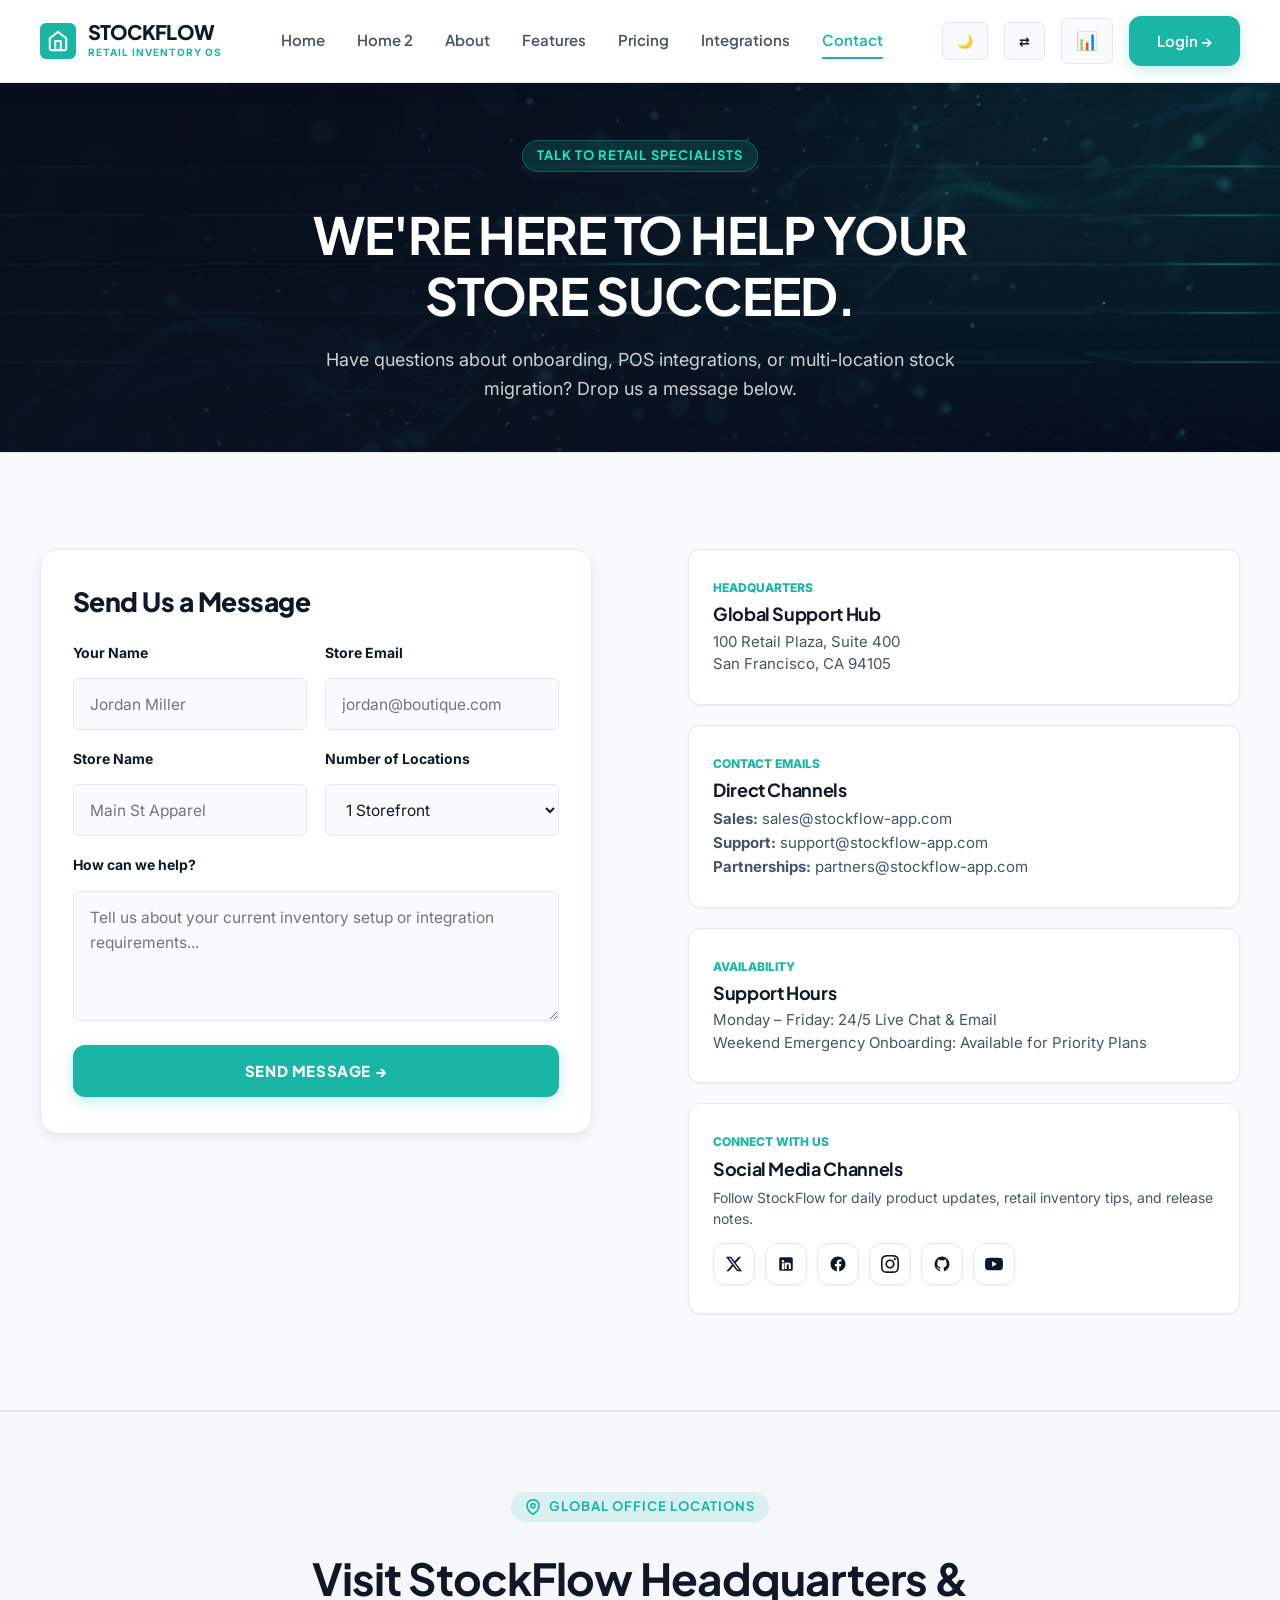
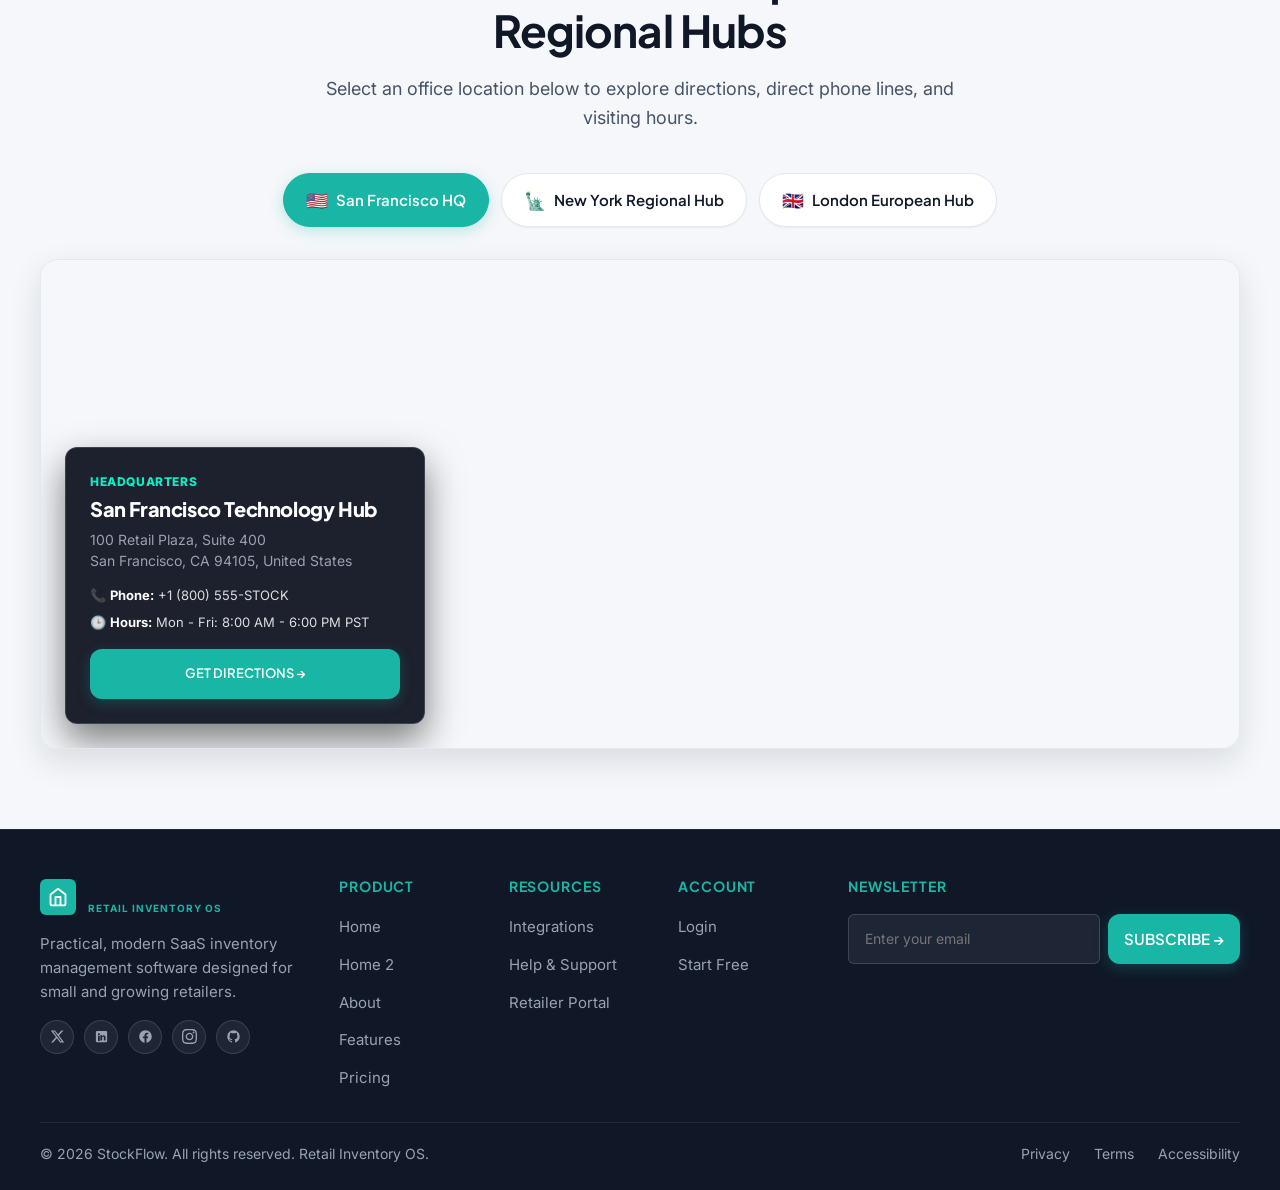
==== commit 27aef4ca: "W" ====
--- a/contact.html
+++ b/contact.html
@@ -262,6 +262,34 @@
               Weekend Emergency Onboarding: Available for Priority Plans
             </p>
           </div>
+
+          <div class="contact-info-card">
+            <div style="font-size: 0.75rem; font-weight: 800; color: var(--brand-teal); margin-bottom: 6px; text-transform: uppercase;">CONNECT WITH US</div>
+            <h4 style="font-size: 1.125rem; margin-bottom: 8px;">Social Media Channels</h4>
+            <p style="font-size: 0.875rem; color: var(--text-secondary); margin-bottom: 14px; line-height: 1.5;">
+              Follow StockFlow for daily product updates, retail inventory tips, and release notes.
+            </p>
+            <div class="contact-social-icons" style="display: flex; gap: 10px; flex-wrap: wrap;">
+              <a href="#" class="contact-social-btn" title="X (Twitter)" aria-label="X (Twitter)">
+                <svg width="18" height="18" viewBox="0 0 24 24" fill="currentColor"><path d="M18.244 2.25h3.308l-7.227 8.26 8.502 11.24H16.17l-5.214-6.817L4.99 21.75H1.68l7.73-8.835L1.254 2.25H8.08l4.713 6.231zm-1.161 17.52h1.833L7.084 4.126H5.117z"/></svg>
+              </a>
+              <a href="#" class="contact-social-btn" title="LinkedIn" aria-label="LinkedIn">
+                <svg width="18" height="18" viewBox="0 0 24 24" fill="currentColor"><path d="M19 3a2 2 0 0 1 2 2v14a2 2 0 0 1-2 2H5a2 2 0 0 1-2-2V5a2 2 0 0 1 2-2h14m-.5 15.5v-5.3a3.26 3.26 0 0 0-3.26-3.26c-.85 0-1.84.52-2.28 1.3v-1.11h-2.79v8.37h2.79v-4.93c0-.77.62-1.4 1.39-1.4a1.4 1.4 0 0 1 1.4 1.4v4.93h2.75M6.46 10.9v8.37H9.25V10.9H6.46M7.86 6.74a1.62 1.62 0 1 0 0 3.24 1.62 1.62 0 0 0 0-3.24z"/></svg>
+              </a>
+              <a href="#" class="contact-social-btn" title="Facebook" aria-label="Facebook">
+                <svg width="18" height="18" viewBox="0 0 24 24" fill="currentColor"><path d="M22 12c0-5.52-4.48-10-10-10S2 6.48 2 12c0 4.99 3.66 9.12 8.44 9.88v-6.99H7.9v-2.89h2.54V9.8c0-2.51 1.49-3.89 3.78-3.89 1.09 0 2.23.19 2.23.19v2.47h-1.26c-1.24 0-1.63.77-1.63 1.56v1.88h2.78l-.45 2.89h-2.33v6.99C18.34 21.12 22 16.99 22 12z"/></svg>
+              </a>
+              <a href="#" class="contact-social-btn" title="Instagram" aria-label="Instagram">
+                <svg width="18" height="18" viewBox="0 0 24 24" fill="currentColor"><path d="M12 2.163c3.204 0 3.584.012 4.85.07 3.252.148 4.771 1.691 4.919 4.919.058 1.265.069 1.645.069 4.849 0 3.205-.012 3.584-.069 4.849-.149 3.225-1.664 4.771-4.919 4.919-1.266.058-1.644.07-4.85.07-3.204 0-3.584-.012-4.849-.07-3.26-.149-4.771-1.699-4.919-4.92-.058-1.265-.07-1.644-.07-4.849 0-3.204.013-3.583.07-4.849.149-3.227 1.664-4.771 4.919-4.919 1.266-.057 1.645-.069 4.849-.069zm0-2.163c-3.259 0-3.667.014-4.947.072-4.358.2-6.78 2.618-6.98 6.98-.059 1.281-.073 1.689-.073 4.948 0 3.259.014 3.668.072 4.948.2 4.358 2.618 6.78 6.98 6.98 1.281.058 1.689.072 4.948.072 3.259 0 3.668-.014 4.948-.072 4.354-.2 6.782-2.618 6.979-6.98.059-1.28.073-1.689.073-4.948 0-3.259-.014-3.667-.072-4.947-.196-4.354-2.617-6.78-6.979-6.98-1.281-.059-1.69-.073-4.949-.073zm0 5.838c-3.403 0-6.162 2.759-6.162 6.162s2.759 6.163 6.162 6.163 6.162-2.759 6.162-6.163c0-3.403-2.759-6.162-6.162-6.162zm0 10.162c-2.209 0-4-1.79-4-4 0-2.209 1.791-4 4-4s4 1.791 4 4c0 2.21-1.791 4-4 4zm6.406-11.845c-.796 0-1.441.645-1.441 1.44s.645 1.44 1.441 1.44c.795 0 1.439-.645 1.439-1.44s-.644-1.44-1.439-1.44z"/></svg>
+              </a>
+              <a href="#" class="contact-social-btn" title="GitHub" aria-label="GitHub">
+                <svg width="18" height="18" viewBox="0 0 24 24" fill="currentColor"><path d="M12 2A10 10 0 0 0 2 12c0 4.42 2.87 8.17 6.84 9.5.5.08.66-.23.66-.5v-1.69c-2.77.6-3.36-1.34-3.36-1.34-.46-1.16-1.11-1.47-1.11-1.47-.91-.62.07-.6.07-.6 1 .07 1.53 1.03 1.53 1.03.87 1.52 2.34 1.07 2.91.83.1-.65.35-1.09.63-1.34-2.22-.25-4.55-1.11-4.55-4.92 0-1.11.38-2 1.03-2.71-.1-.25-.45-1.29.1-2.64 0 0 .84-.27 2.75 1.02.79-.22 1.65-.33 2.5-.33.85 0 1.71.11 2.5.33 1.91-1.29 2.75-1.02 2.75-1.02.55 1.35.2 2.39.1 2.64.65.71 1.03 1.6 1.03 2.71 0 3.82-2.34 4.66-4.57 4.91.36.31.69.92.69 1.85V21c0 .27.16.59.67.5C19.14 20.16 22 16.42 22 12A10 10 0 0 0 12 2z"/></svg>
+              </a>
+              <a href="#" class="contact-social-btn" title="YouTube" aria-label="YouTube">
+                <svg width="18" height="18" viewBox="0 0 24 24" fill="currentColor"><path d="M23.498 6.186a3.016 3.016 0 0 0-2.122-2.136C19.505 3.545 12 3.545 12 3.545s-7.505 0-9.377.505A3.017 3.017 0 0 0 .502 6.186C0 8.07 0 12 0 12s0 3.93.502 5.814a3.016 3.016 0 0 0 2.122 2.136c1.871.505 9.376.505 9.376.505s7.505 0 9.377-.505a3.015 3.015 0 0 0 2.122-2.136C24 15.93 24 12 24 12s0-3.93-.502-5.814zM9.545 15.568V8.432L15.818 12l-6.273 3.568z"/></svg>
+              </a>
+            </div>
+          </div>
         </div>
 
       </div>
--- a/assets/css/style.css
+++ b/assets/css/style.css
@@ -127,6 +127,61 @@
   background-color: rgba(16, 24, 40, 0.95) !important;
   border-bottom-color: #1E293B !important;
 }
+
+/* ==========================================================================
+   LIGHT THEME — ABOUT MILESTONES SECTION CONTRAST FIX
+   Overrides inline dark-only styles on .about-timeline-btn (inactive state)
+   and the #aboutMilestoneBox showcase panel.
+   ========================================================================== */
+
+/* Inactive milestone year buttons — light theme readable */
+[data-theme="light"] .about-timeline-btn {
+  background: var(--bg-surface) !important;
+  border: 1px solid var(--border-color) !important;
+  color: var(--text-primary) !important;
+}
+
+[data-theme="light"] .about-timeline-btn:hover {
+  background: var(--teal-light) !important;
+  border-color: var(--brand-teal) !important;
+  color: var(--brand-teal) !important;
+}
+
+/* Active milestone button — keep teal style (same for both themes) */
+[data-theme="light"] .about-timeline-btn.active {
+  background: rgba(14, 237, 200, 0.12) !important;
+  border: 1px solid #0EEDC8 !important;
+  color: #00A589 !important;
+}
+
+/* Milestone showcase box — replace near-black bg with proper light surface */
+[data-theme="light"] #aboutMilestoneBox {
+  background: var(--bg-surface) !important;
+  border: 1px solid var(--border-color) !important;
+  box-shadow: 0 8px 32px rgba(10, 15, 26, 0.08) !important;
+}
+
+/* Text inside showcase box — fix hardcoded white/muted colors */
+[data-theme="light"] #aboutMilestoneBox h3,
+[data-theme="light"] #mTitle {
+  color: var(--text-primary) !important;
+}
+
+[data-theme="light"] #aboutMilestoneBox p,
+[data-theme="light"] #mDesc {
+  color: var(--text-secondary) !important;
+}
+
+[data-theme="light"] #aboutMilestoneBox #mStats {
+  background: var(--bg-surface-elevated) !important;
+  border-color: var(--border-color) !important;
+}
+
+[data-theme="light"] #mStats div > div:last-child {
+  color: var(--text-secondary) !important;
+}
+
+
 
 /* --- COMPREHENSIVE RTL LAYOUT SUPPORT --- */
 [dir="rtl"] {
@@ -909,6 +964,24 @@
   50% { transform: translateY(-8px); }
 }
 
+/* --- FIX: Floating badge overflows hero bg at 360px mobile --- */
+@media (max-width: 480px) {
+  .hero-mockup-wrapper {
+    padding-bottom: 0 !important;
+  }
+  .mockup-floating-badge {
+    position: relative !important;
+    bottom: auto !important;
+    inset-inline-start: auto !important;
+    left: auto !important;
+    right: auto !important;
+    margin-top: 12px !important;
+    width: 100% !important;
+    box-sizing: border-box !important;
+    animation: none !important;
+  }
+}
+
 /* --- HOME SECTION 02: PROBLEM & SOLUTION --- */
 .split-grid {
   display: grid;
@@ -1404,6 +1477,85 @@
 @keyframes moveDot {
   0% { left: 0%; }
   100% { left: 100%; }
+}
+
+/* ==========================================================================
+   PRODUCT JOURNEY — MOBILE 360px FIX (home-2.html Section 03)
+   ========================================================================== */
+@media (max-width: 480px) {
+
+  /* Switch from horizontal flex row → vertical single column */
+  .journey-timeline {
+    flex-direction: column !important;
+    align-items: stretch !important;
+    justify-content: flex-start !important;
+    gap: 0 !important;
+    margin-top: 28px !important;
+  }
+
+  /* Hide the broken horizontal connector line */
+  .journey-connector {
+    display: none !important;
+  }
+
+  /* Each step: horizontal card layout (icon left, text right) */
+  .journey-step {
+    flex-direction: row !important;
+    align-items: center !important;
+    gap: 16px !important;
+    text-align: left !important;
+    padding: 14px 16px !important;
+    background: var(--bg-surface) !important;
+    border: 1px solid var(--border-color) !important;
+    border-radius: var(--radius-md) !important;
+    width: 100% !important;
+    box-sizing: border-box !important;
+    position: relative !important;
+    z-index: 2 !important;
+    margin-bottom: 0 !important;
+  }
+
+  /* Vertical connector line between steps via border-left on a pseudo wrapper */
+  .journey-step:not(:last-child)::after {
+    content: '';
+    display: block;
+    position: absolute;
+    bottom: -20px;
+    left: 38px;
+    width: 2px;
+    height: 20px;
+    background: var(--brand-teal);
+    opacity: 0.45;
+    z-index: 1;
+  }
+
+  /* Add vertical gap between steps to accommodate connector */
+  .journey-step:not(:last-child) {
+    margin-bottom: 20px !important;
+  }
+
+  /* Slightly smaller icon box on 360 */
+  .journey-icon-box {
+    width: 48px !important;
+    height: 48px !important;
+    min-width: 48px !important;
+    font-size: 1.125rem !important;
+    flex-shrink: 0 !important;
+    border-radius: var(--radius-sm) !important;
+  }
+
+  /* Step text block */
+  .journey-step strong {
+    font-size: 0.875rem !important;
+    display: block !important;
+    line-height: 1.3 !important;
+  }
+
+  .journey-step span {
+    font-size: 0.75rem !important;
+    display: block !important;
+    margin-top: 2px !important;
+  }
 }
 
 /* ==========================================================================
@@ -1776,14 +1928,25 @@
   margin-block: 16px 8px;
 }
 
+.pricing-card > .btn {
+  margin-top: auto;
+}
+
+.pricing-features-list,
 .pricing-feature-list {
   list-style: none;
+  padding: 0;
+  margin: 0;
   display: flex;
   flex-direction: column;
   gap: 14px;
-  margin-block: 28px;
-}
-
+  margin-block: 24px;
+  flex-grow: 1;
+  text-align: start;
+}
+
+.pricing-features-list li,
+.pricing-feature-list li,
 .pricing-feature-item {
   display: flex;
   align-items: center;
@@ -2086,6 +2249,29 @@
 }
 
 /* FAQ Accordion Section */
+.contact-social-btn {
+  width: 42px;
+  height: 42px;
+  border-radius: var(--radius-md);
+  background: var(--bg-surface);
+  border: 1px solid var(--border-color);
+  display: inline-flex;
+  align-items: center;
+  justify-content: center;
+  color: var(--text-primary);
+  transition: all 0.25s cubic-bezier(0.16, 1, 0.3, 1);
+  box-shadow: var(--shadow-sm);
+  text-decoration: none;
+}
+
+.contact-social-btn:hover {
+  background: var(--brand-teal);
+  color: #FFFFFF;
+  border-color: var(--brand-teal);
+  transform: translateY(-3px);
+  box-shadow: 0 8px 20px var(--teal-glow);
+}
+
 .faq-container {
   max-width: 860px;
   margin-inline: auto;
@@ -2197,8 +2383,12 @@
   display: flex;
   justify-content: flex-end;
   gap: 10px;
-  margin-bottom: 14px;
-  width: 100%;
+  position: absolute;
+  top: 24px;
+  inset-inline-end: 24px;
+  z-index: 10;
+  width: auto;
+  margin-bottom: 0;
 }
 
 .login-card {
@@ -2223,6 +2413,8 @@
   }
 
   .login-top-controls {
+    position: static;
+    width: 100%;
     margin-bottom: 12px;
   }
 
